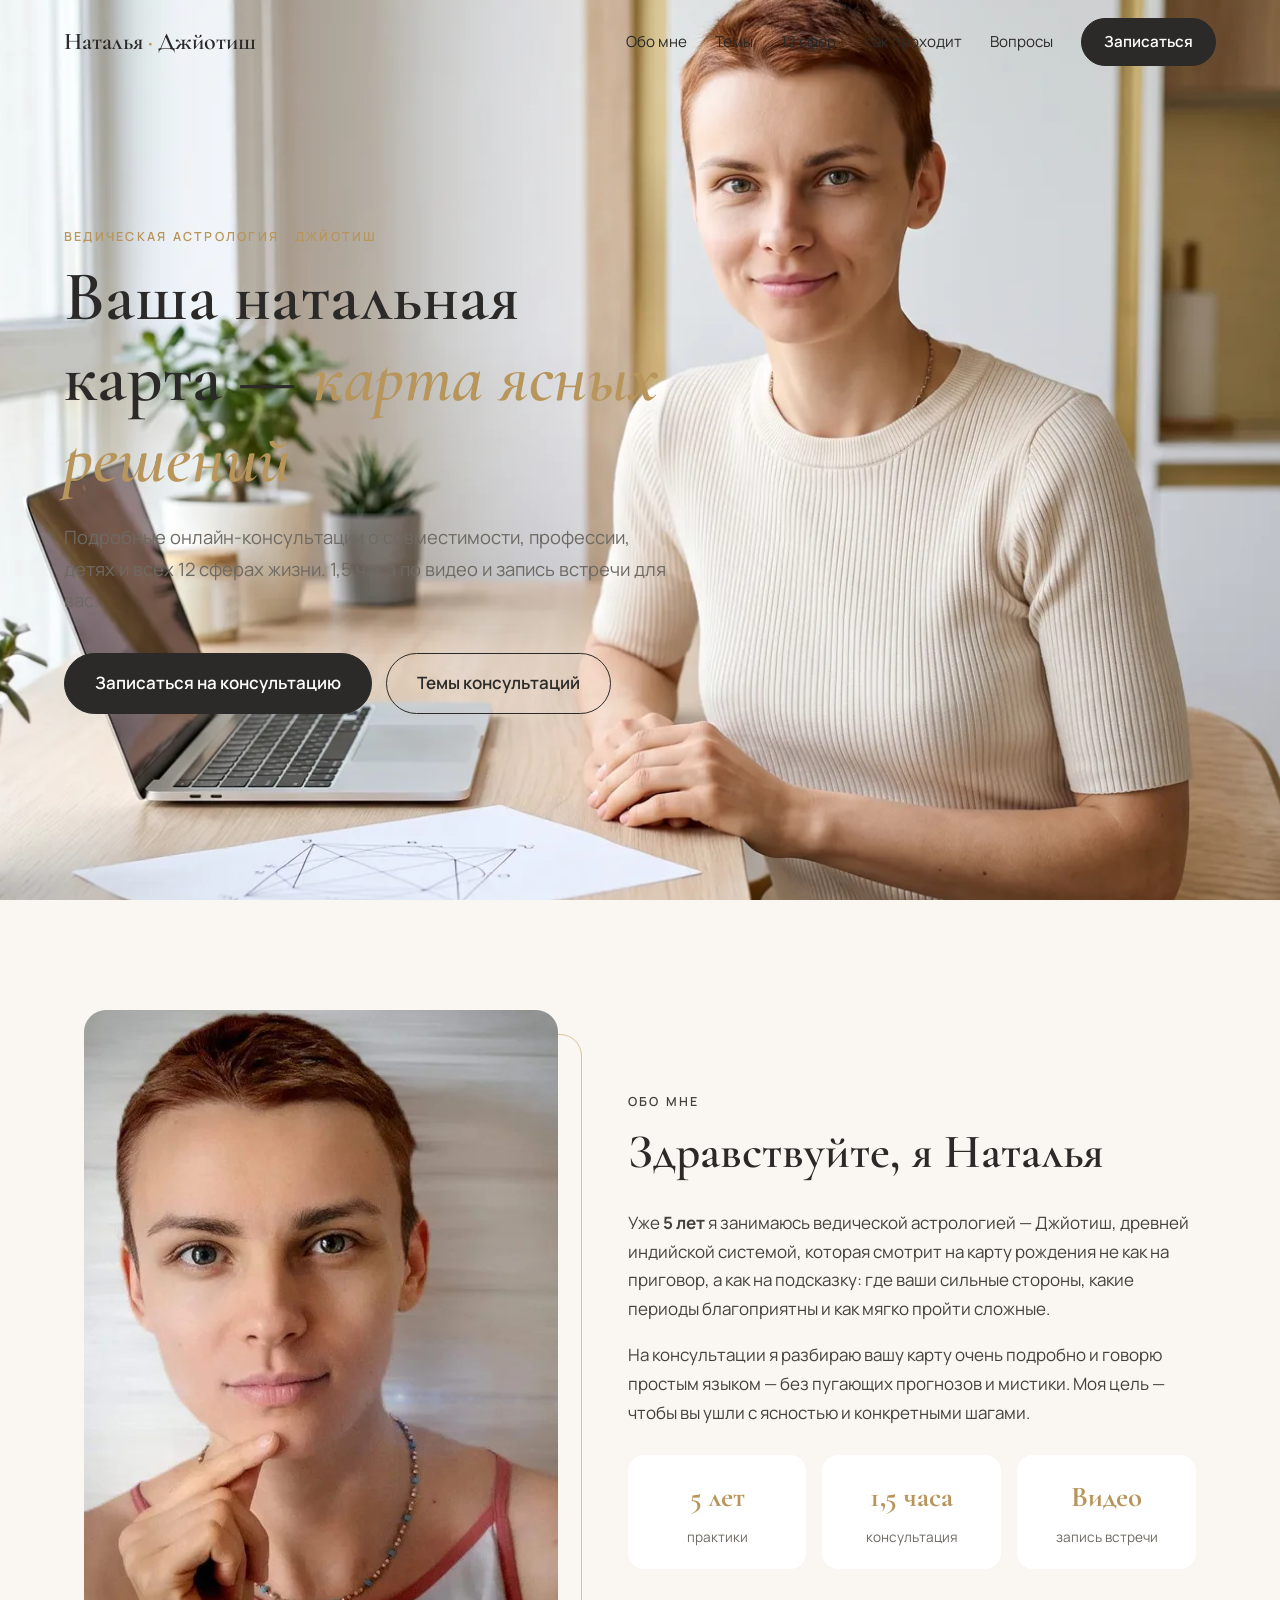
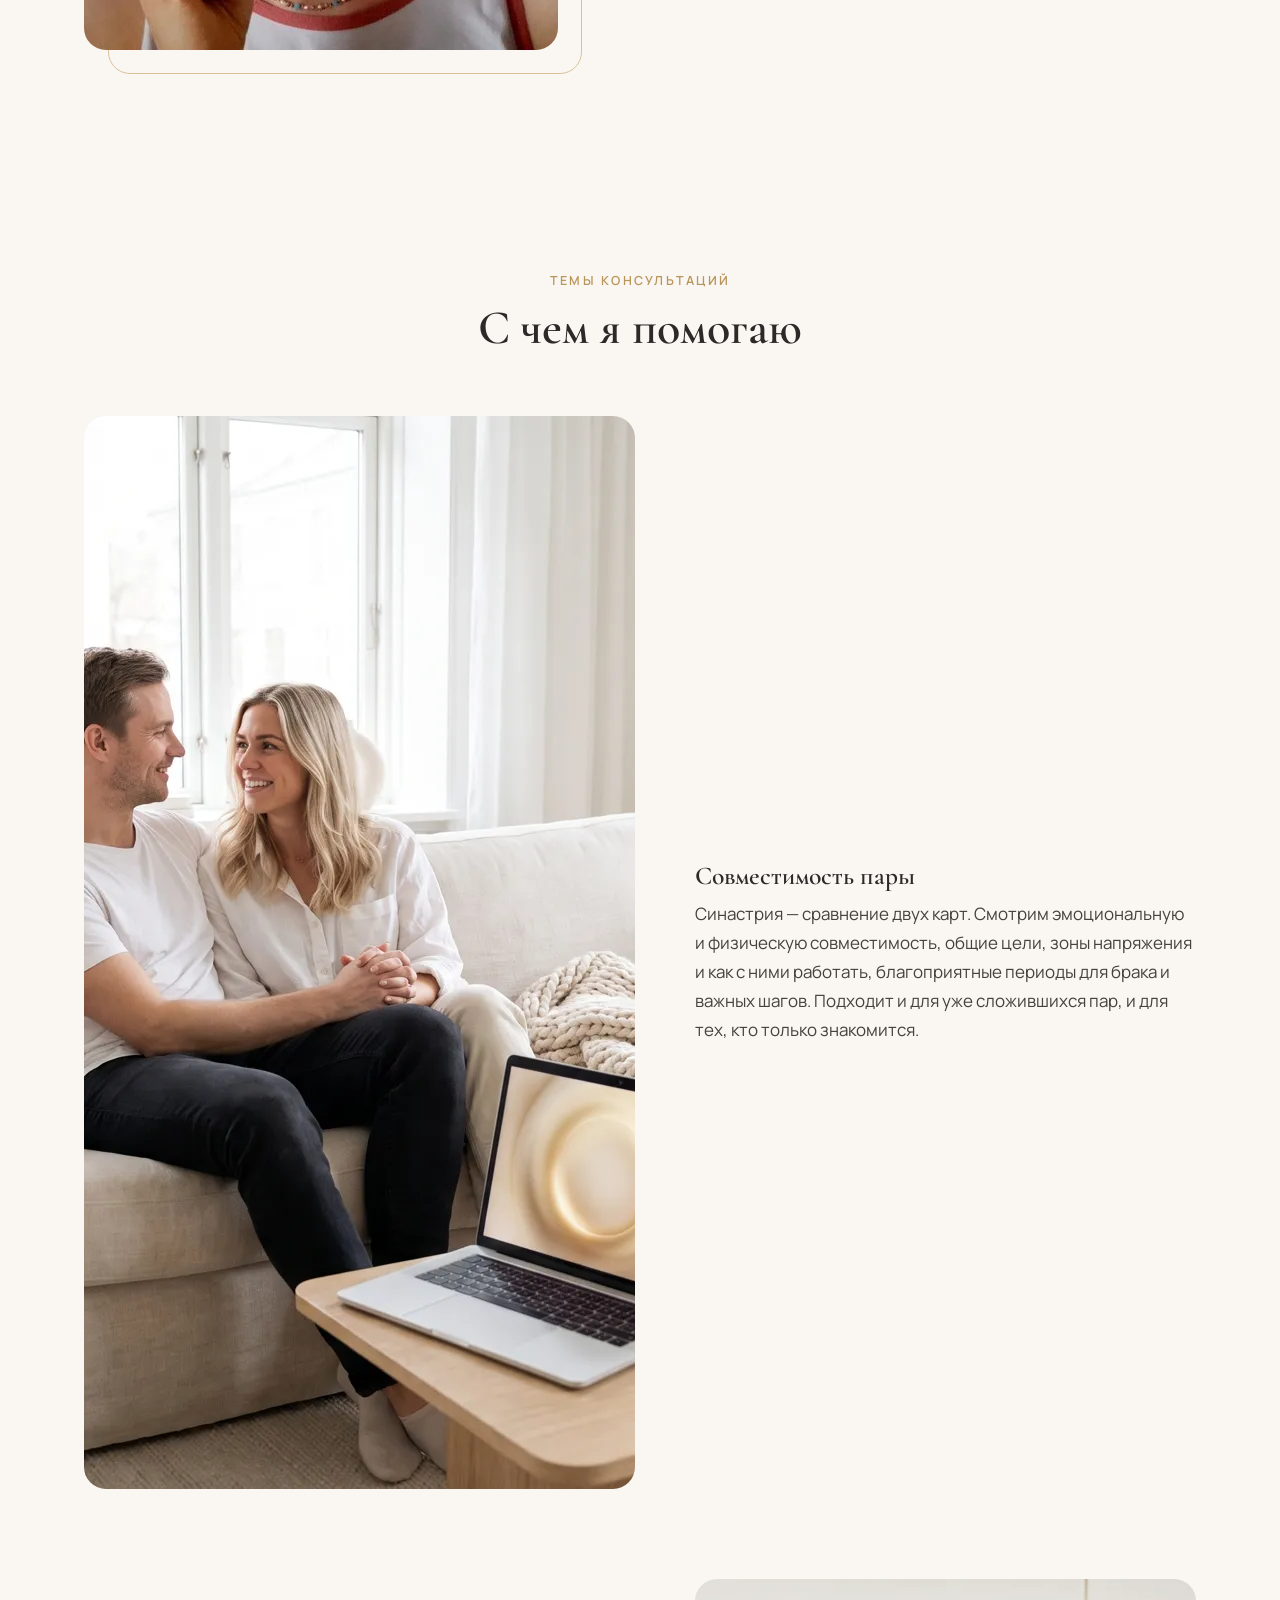
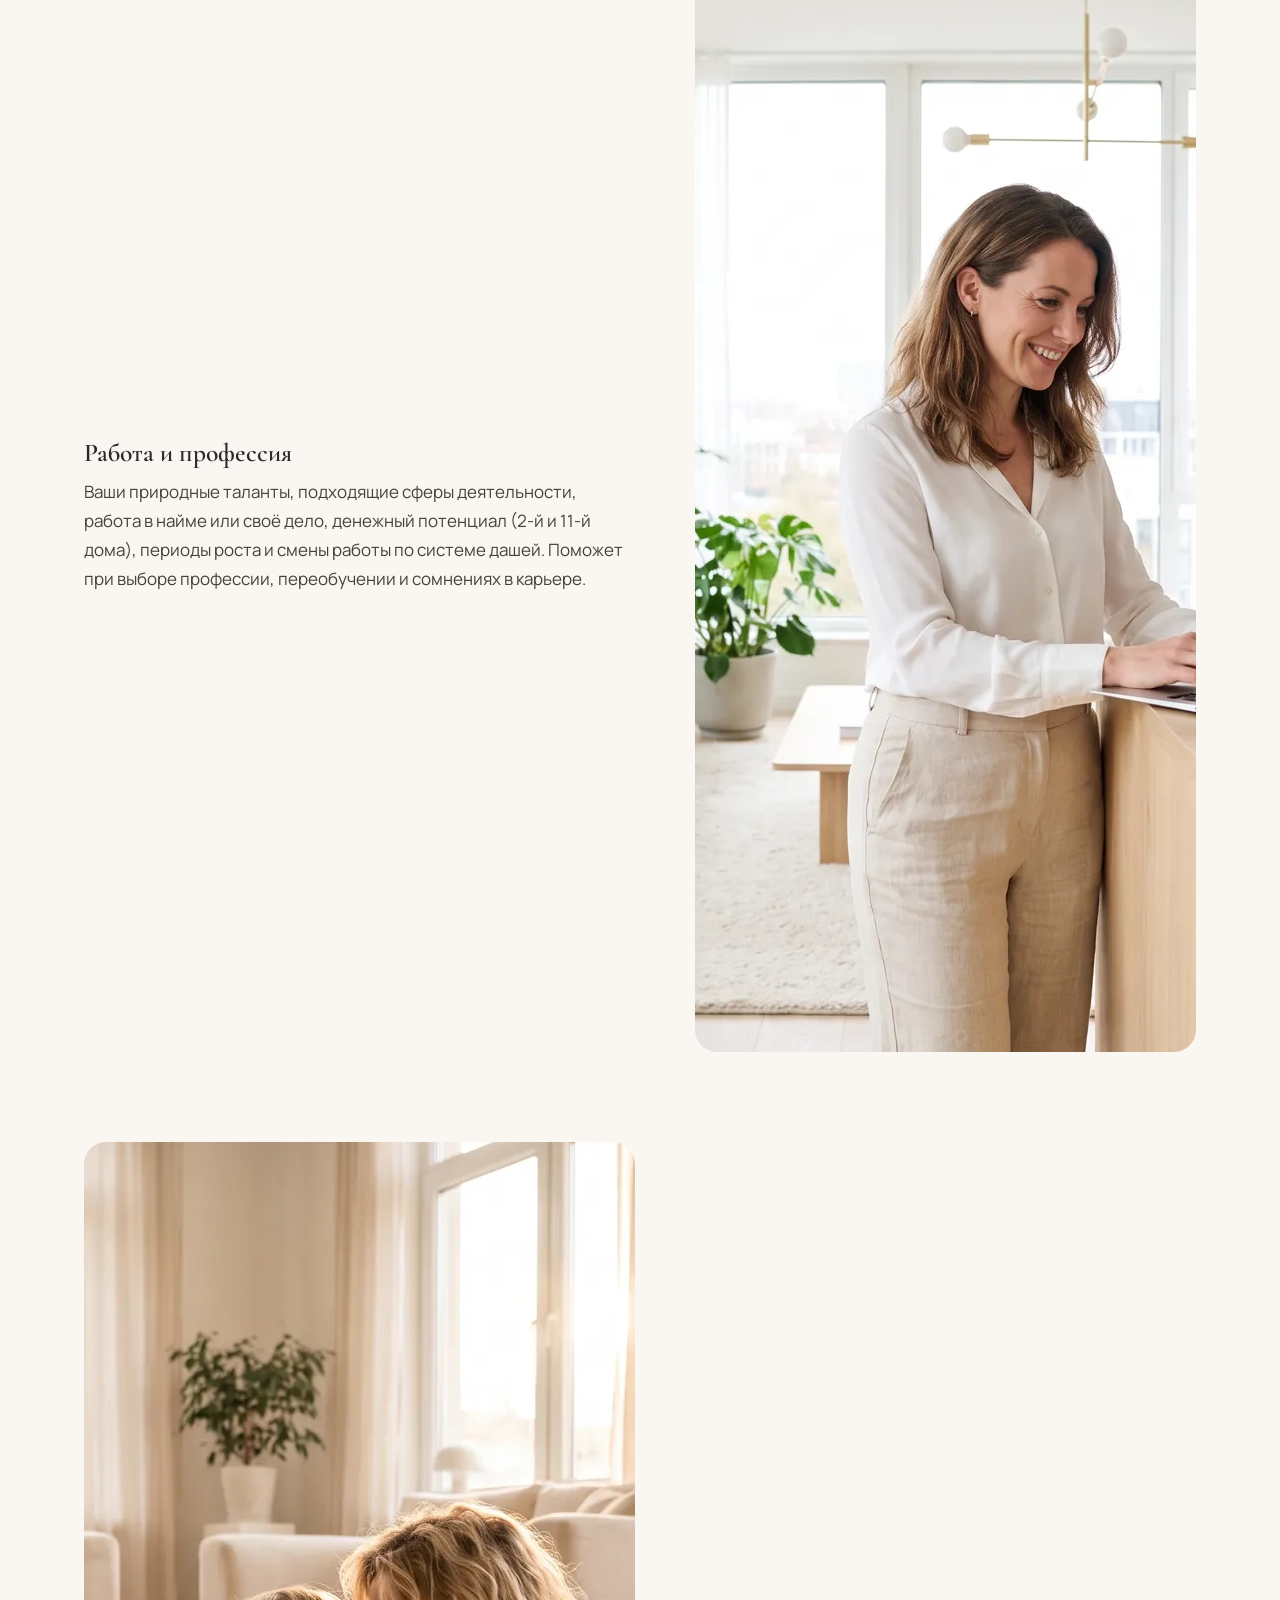
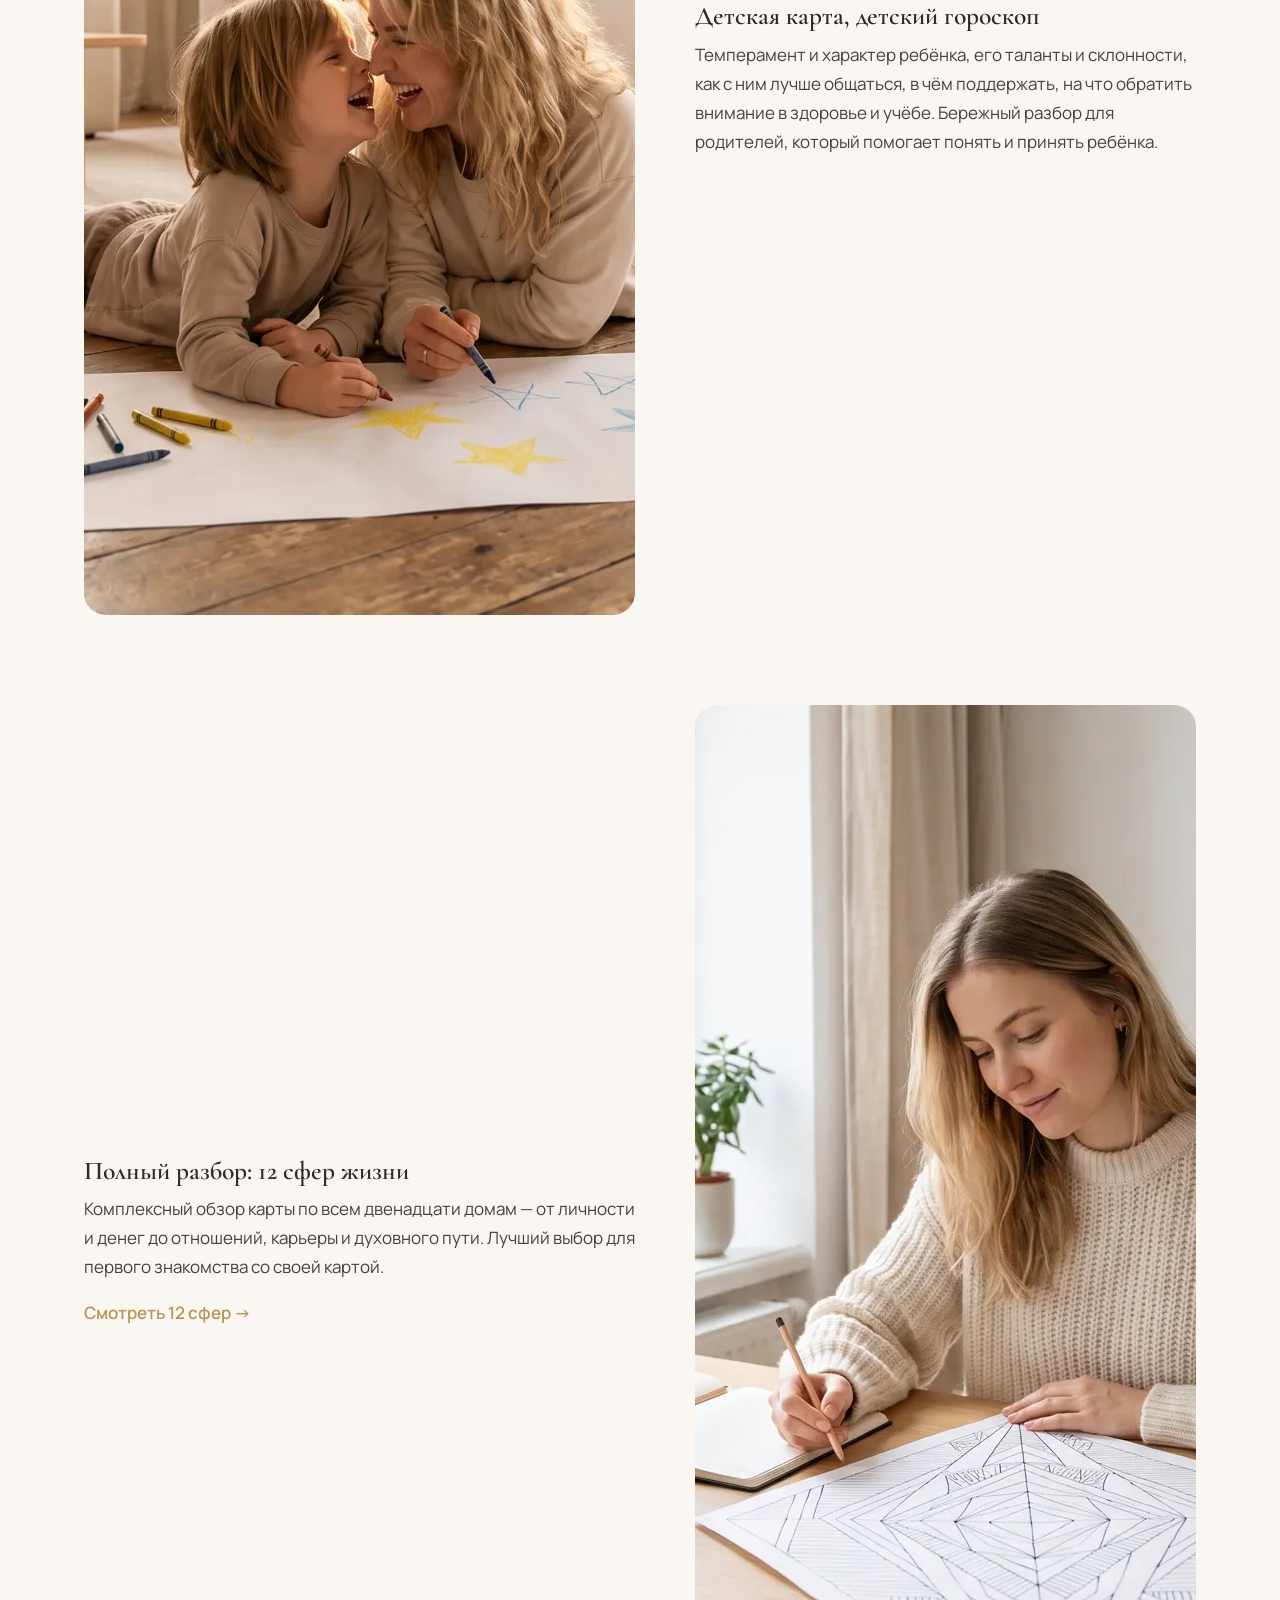
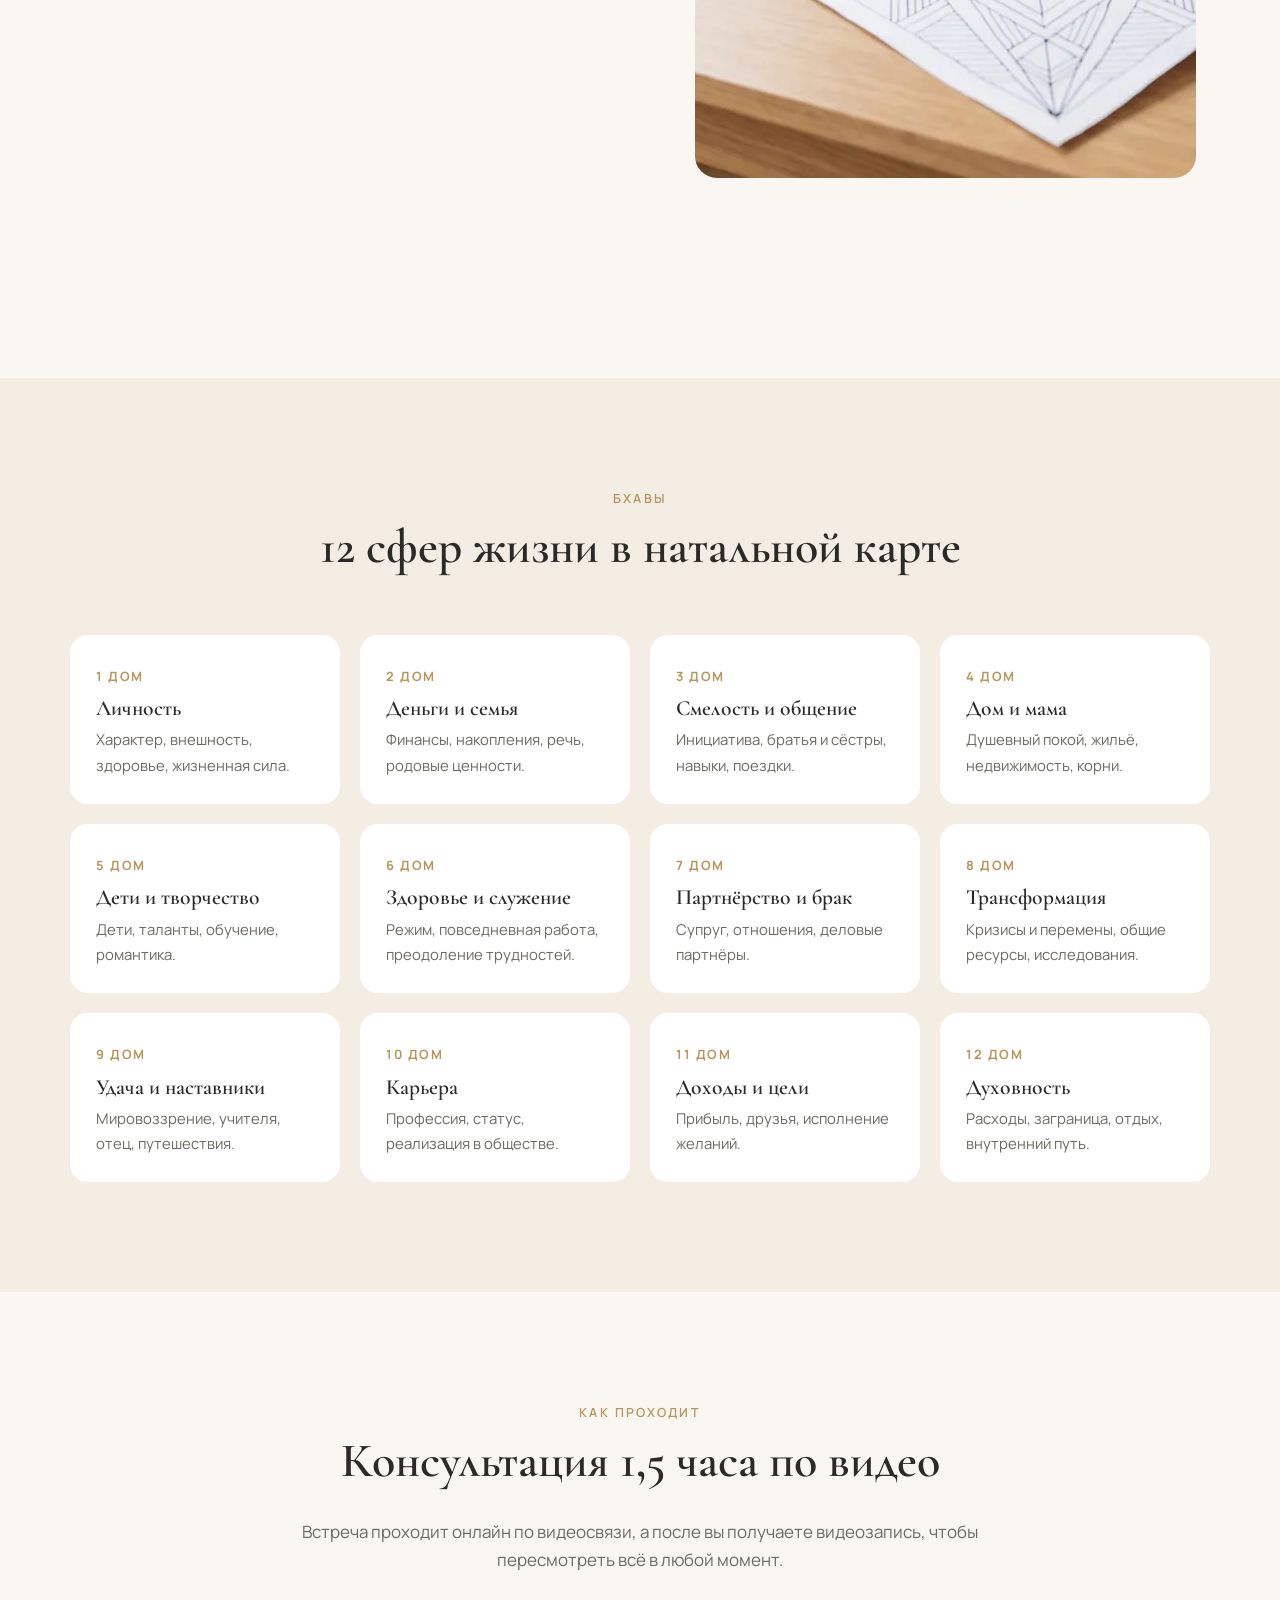
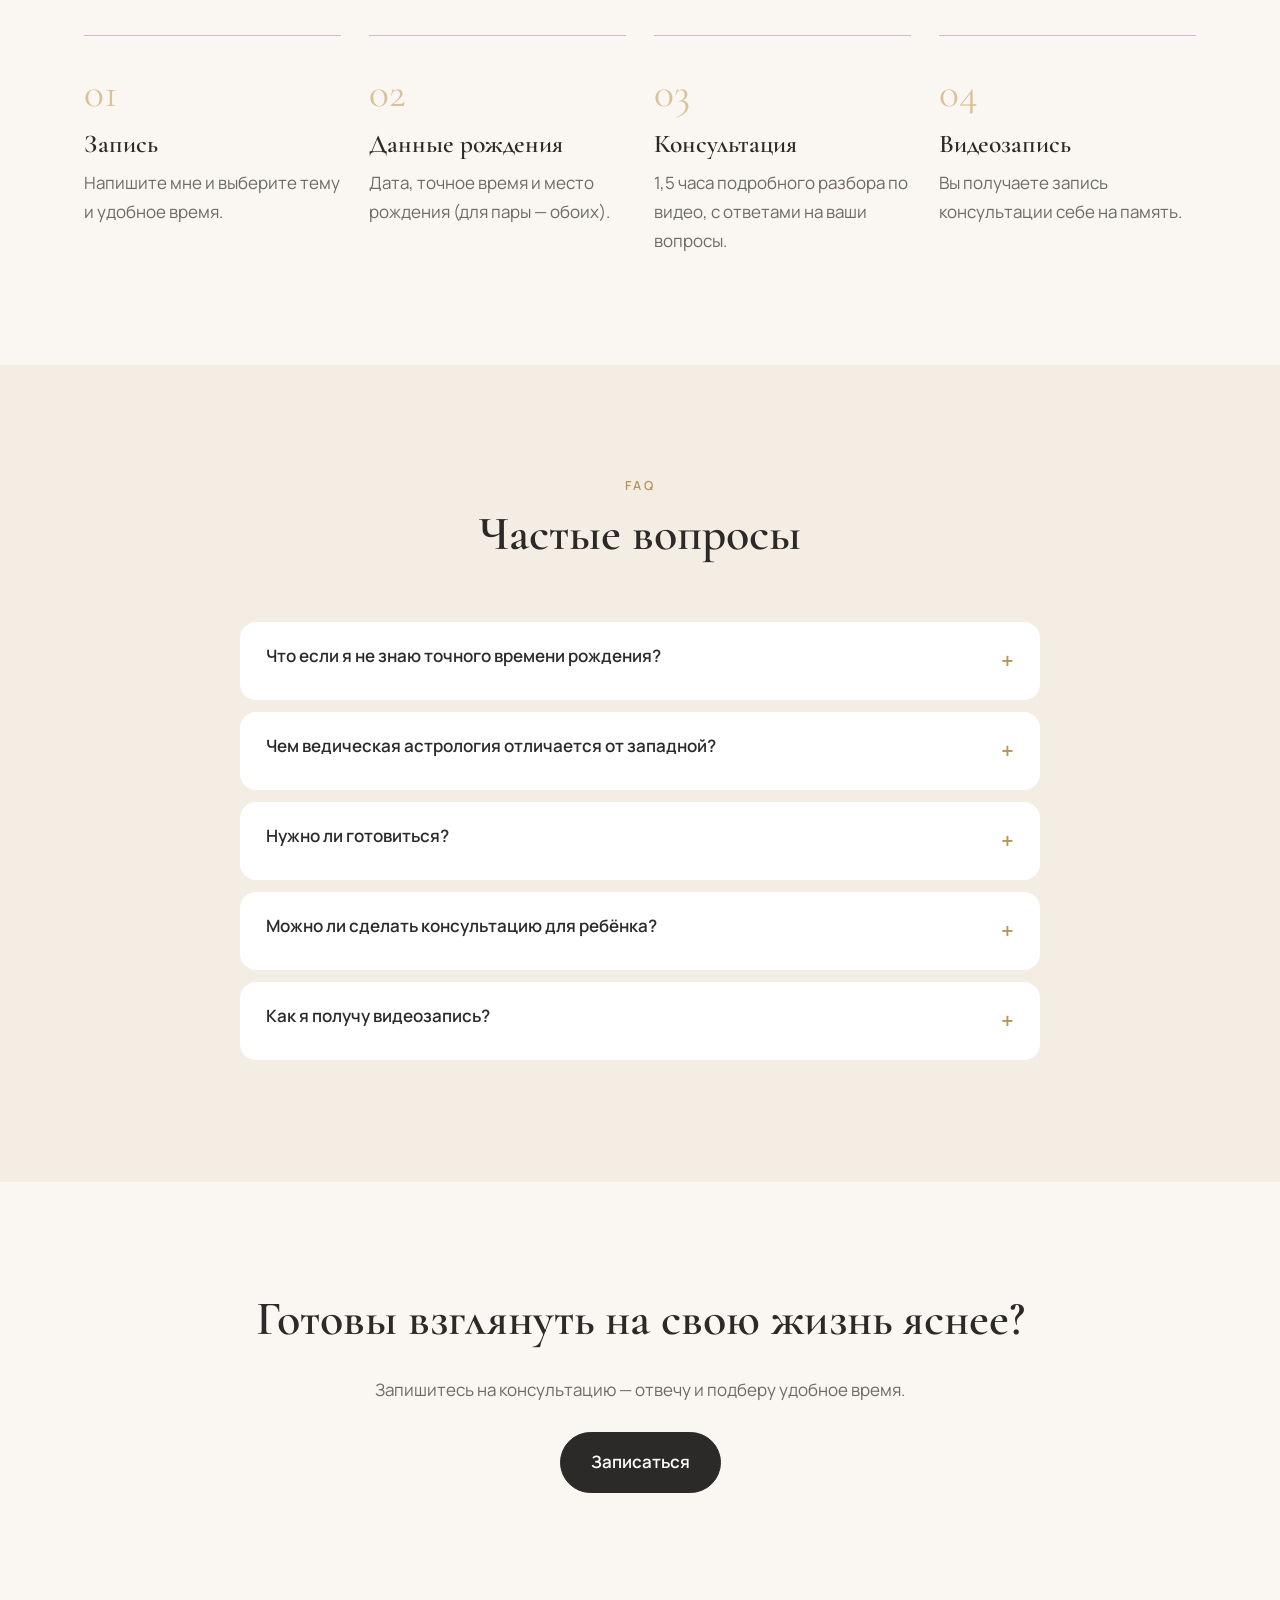
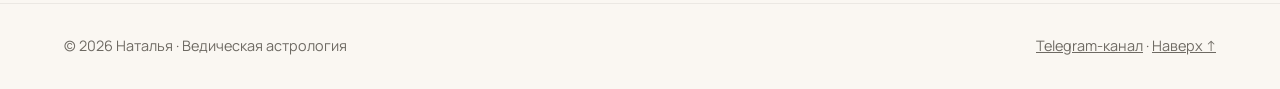
==== index.html @ c2c840d3 "Initial landing" ====
<!doctype html>
<html lang="ru">
<head>
<meta charset="utf-8">
<meta name="viewport" content="width=device-width,initial-scale=1">
<title>Наталья — ведический астролог (Джйотиш) | Консультации онлайн</title>
<meta name="description" content="Консультации по ведической астрологии онлайн: совместимость, работа и профессия, детский гороскоп, 12 сфер жизни. 1,5 часа по видео, запись консультации в подарок. Опыт 5 лет.">
<link rel="canonical" href="https://example.github.io/natalia-astro/">
<meta property="og:type" content="website">
<meta property="og:locale" content="ru_RU">
<meta property="og:title" content="Наталья — ведический астролог">
<meta property="og:description" content="Подробные консультации по натальной карте: совместимость, профессия, детские карты, 12 сфер жизни. Онлайн, 1,5 часа, с видеозаписью.">
<meta property="og:image" content="img/og.jpg">
<meta name="twitter:card" content="summary_large_image">
<meta name="theme-color" content="#faf7f2">
<link rel="preconnect" href="https://fonts.googleapis.com"><link rel="preconnect" href="https://fonts.gstatic.com" crossorigin>
<link href="https://fonts.googleapis.com/css2?family=Cormorant+Garamond:wght@500;600&family=Manrope:wght@400;500;600&display=swap" rel="stylesheet">
<link rel="preload" as="image" href="img/natalia-hero.webp">
<link rel="stylesheet" href="css/style.css">
<script type="application/ld+json">
{"@context":"https://schema.org","@graph":[
{"@type":"Person","@id":"#natalia","name":"Наталья","jobTitle":"Ведический астролог","image":"img/natalia.webp","knowsAbout":["Ведическая астрология","Джйотиш","Синастрия","Детский гороскоп"],"sameAs":["https://t.me/astroyogaN"]},
{"@type":"Service","name":"Консультация по ведической астрологии","serviceType":"Астрологическая консультация","provider":{"@id":"#natalia"},"areaServed":"Online","availableChannel":{"@type":"ServiceChannel","serviceUrl":"https://t.me/astroyogaN"},"description":"Онлайн-консультация 1,5 часа по видео с видеозаписью: совместимость, работа и профессия, детский гороскоп, 12 сфер жизни."},
{"@type":"FAQPage","mainEntity":[
{"@type":"Question","name":"Что нужно для консультации?","acceptedAnswer":{"@type":"Answer","text":"Дата, точное время и место рождения. Для совместимости — данные обоих партнёров."}},
{"@type":"Question","name":"Как проходит консультация?","acceptedAnswer":{"@type":"Answer","text":"Онлайн по видеосвязи, 1,5 часа. После встречи вы получаете видеозапись."}}]}
]}
</script>
</head>
<body>
<header class="hdr" id="top">
 <a class="logo" href="#top">Наталья<span>·</span>Джйотиш</a>
 <button class="burger" aria-label="Меню" aria-expanded="false"><span></span><span></span></button>
 <nav class="nav" aria-label="Основное меню">
  <a href="#about">Обо мне</a><a href="#topics">Темы</a><a href="#spheres">12 сфер</a><a href="#how">Как проходит</a><a href="#faq">Вопросы</a>
  <a class="btn btn-sm js-book" href="#">Записаться</a>
 </nav>
</header>
<main>
<section class="hero">
 <div class="hero-bg" data-parallax="0.25"><img src="img/natalia-hero.webp" alt="Наталья, ведический астролог, за рабочим столом с натальной картой" width="1600" height="1067" fetchpriority="high"></div>
 <div class="hero-in reveal">
  <p class="eyebrow">Ведическая астрология · Джйотиш</p>
  <h1>Ваша натальная карта — <em>карта ясных решений</em></h1>
  <p class="lead">Подробные онлайн-консультации о совместимости, профессии, детях и всех 12 сферах жизни. 1,5 часа по видео и запись встречи для вас.</p>
  <div class="cta"><a class="btn js-book" href="#">Записаться на консультацию</a><a class="btn btn-ghost" href="#topics">Темы консультаций</a></div>
 </div>
</section>

<section id="about" class="sec about">
 <div class="about-photo reveal"><img src="img/natalia.webp" alt="Портрет Натальи — астролога" width="640" height="640" loading="lazy"></div>
 <div class="reveal">
  <p class="eyebrow">Обо мне</p>
  <h2>Здравствуйте, я Наталья</h2>
  <p>Уже <strong>5 лет</strong> я занимаюсь ведической астрологией — Джйотиш, древней индийской системой, которая смотрит на карту рождения не как на приговор, а как на подсказку: где ваши сильные стороны, какие периоды благоприятны и как мягко пройти сложные.</p>
  <p>На консультации я разбираю вашу карту очень подробно и говорю простым языком — без пугающих прогнозов и мистики. Моя цель — чтобы вы ушли с ясностью и конкретными шагами.</p>
  <ul class="facts"><li><b>5 лет</b><span>практики</span></li><li><b>1,5 часа</b><span>консультация</span></li><li><b>Видео</b><span>запись встречи</span></li></ul>
 </div>
</section>

<section id="topics" class="sec">
 <div class="head reveal"><p class="eyebrow">Темы консультаций</p><h2>С чем я помогаю</h2></div>
 <article class="topic reveal">
  <img src="img/couple.webp" alt="Счастливая пара держится за руки в светлой гостиной" width="1600" height="1073" loading="lazy">
  <div><h3>Совместимость пары</h3><p>Синастрия — сравнение двух карт. Смотрим эмоциональную и физическую совместимость, общие цели, зоны напряжения и как с ними работать, благоприятные периоды для брака и важных шагов. Подходит и для уже сложившихся пар, и для тех, кто только знакомится.</p></div>
 </article>
 <article class="topic rev reveal">
  <img src="img/career.webp" alt="Женщина уверенно работает за ноутбуком в светлом офисе" width="1600" height="1073" loading="lazy">
  <div><h3>Работа и профессия</h3><p>Ваши природные таланты, подходящие сферы деятельности, работа в найме или своё дело, денежный потенциал (2-й и 11-й дома), периоды роста и смены работы по системе дашей. Поможет при выборе профессии, переобучении и сомнениях в карьере.</p></div>
 </article>
 <article class="topic reveal">
  <img src="img/family.webp" alt="Мама с ребёнком рисуют звёзды на полу светлой комнаты" width="1600" height="1073" loading="lazy">
  <div><h3>Детская карта, детский гороскоп</h3><p>Темперамент и характер ребёнка, его таланты и склонности, как с ним лучше общаться, в чём поддержать, на что обратить внимание в здоровье и учёбе. Бережный разбор для родителей, который помогает понять и принять ребёнка.</p></div>
 </article>
 <article class="topic rev reveal">
  <img src="img/study.webp" alt="Светловолосая девушка изучает натальную карту у окна" width="1600" height="1073" loading="lazy">
  <div><h3>Полный разбор: 12 сфер жизни</h3><p>Комплексный обзор карты по всем двенадцати домам — от личности и денег до отношений, карьеры и духовного пути. Лучший выбор для первого знакомства со своей картой.</p><a class="link" href="#spheres">Смотреть 12 сфер →</a></div>
 </article>
</section>

<section id="spheres" class="sec alt">
 <div class="head reveal"><p class="eyebrow">Бхавы</p><h2>12 сфер жизни в натальной карте</h2></div>
 <ol class="grid12">
  <li class="reveal"><b>1 дом</b><h3>Личность</h3><p>Характер, внешность, здоровье, жизненная сила.</p></li>
  <li class="reveal"><b>2 дом</b><h3>Деньги и семья</h3><p>Финансы, накопления, речь, родовые ценности.</p></li>
  <li class="reveal"><b>3 дом</b><h3>Смелость и общение</h3><p>Инициатива, братья и сёстры, навыки, поездки.</p></li>
  <li class="reveal"><b>4 дом</b><h3>Дом и мама</h3><p>Душевный покой, жильё, недвижимость, корни.</p></li>
  <li class="reveal"><b>5 дом</b><h3>Дети и творчество</h3><p>Дети, таланты, обучение, романтика.</p></li>
  <li class="reveal"><b>6 дом</b><h3>Здоровье и служение</h3><p>Режим, повседневная работа, преодоление трудностей.</p></li>
  <li class="reveal"><b>7 дом</b><h3>Партнёрство и брак</h3><p>Супруг, отношения, деловые партнёры.</p></li>
  <li class="reveal"><b>8 дом</b><h3>Трансформация</h3><p>Кризисы и перемены, общие ресурсы, исследования.</p></li>
  <li class="reveal"><b>9 дом</b><h3>Удача и наставники</h3><p>Мировоззрение, учителя, отец, путешествия.</p></li>
  <li class="reveal"><b>10 дом</b><h3>Карьера</h3><p>Профессия, статус, реализация в обществе.</p></li>
  <li class="reveal"><b>11 дом</b><h3>Доходы и цели</h3><p>Прибыль, друзья, исполнение желаний.</p></li>
  <li class="reveal"><b>12 дом</b><h3>Духовность</h3><p>Расходы, заграница, отдых, внутренний путь.</p></li>
 </ol>
</section>

<section id="how" class="sec">
 <div class="head reveal"><p class="eyebrow">Как проходит</p><h2>Консультация 1,5 часа по видео</h2><p class="sub">Встреча проходит онлайн по видеосвязи, а после вы получаете видеозапись, чтобы пересмотреть всё в любой момент.</p></div>
 <ol class="steps">
  <li class="reveal"><span>01</span><h3>Запись</h3><p>Напишите мне и выберите тему и удобное время.</p></li>
  <li class="reveal"><span>02</span><h3>Данные рождения</h3><p>Дата, точное время и место рождения (для пары — обоих).</p></li>
  <li class="reveal"><span>03</span><h3>Консультация</h3><p>1,5 часа подробного разбора по видео, с ответами на ваши вопросы.</p></li>
  <li class="reveal"><span>04</span><h3>Видеозапись</h3><p>Вы получаете запись консультации себе на память.</p></li>
 </ol>
</section>

<section id="faq" class="sec alt">
 <div class="head reveal"><p class="eyebrow">FAQ</p><h2>Частые вопросы</h2></div>
 <div class="faq reveal">
  <details><summary>Что если я не знаю точного времени рождения?</summary><p>Напишите приблизительное время — обсудим, что можно сказать, и при необходимости проведём ректификацию.</p></details>
  <details><summary>Чем ведическая астрология отличается от западной?</summary><p>Джйотиш использует сидерический зодиак, накшатры и систему периодов (даш), что даёт точные прогнозы по времени событий.</p></details>
  <details><summary>Нужно ли готовиться?</summary><p>Подготовьте данные рождения и 3–5 главных вопросов. Остальное я беру на себя.</p></details>
  <details><summary>Можно ли сделать консультацию для ребёнка?</summary><p>Да, разбор детской карты проводится с родителями — понятно и бережно.</p></details>
  <details><summary>Как я получу видеозапись?</summary><p>После встречи я пришлю ссылку на запись, её можно хранить и пересматривать.</p></details>
 </div>
</section>

<section class="sec final reveal">
 <h2>Готовы взглянуть на свою жизнь яснее?</h2>
 <p>Запишитесь на консультацию — отвечу и подберу удобное время.</p>
 <a class="btn js-book" href="#">Записаться</a>
</section>
</main>
<footer class="ftr">
 <p>© <span id="y">2026</span> Наталья · Ведическая астрология</p>
 <p><a class="js-channel" href="#">Telegram-канал</a> · <a href="#top">Наверх ↑</a></p>
</footer>
<script src="js/main.js" defer></script>
</body>
</html>
---- css/style.css ----
:root{--bg:#faf7f2;--alt:#f3ede4;--ink:#2b2a28;--mute:#6e6a63;--gold:#b8955a;--gold2:#d9c29a;--r:22px}
*{box-sizing:border-box;margin:0;padding:0}
html{scroll-behavior:smooth;scroll-padding-top:80px}
body{font:400 17px/1.7 Manrope,system-ui,sans-serif;color:var(--ink);background:var(--bg);-webkit-font-smoothing:antialiased}
img{max-width:100%;display:block}
a{color:inherit}
h1,h2,h3{font-family:"Cormorant Garamond",serif;font-weight:600;line-height:1.15}
h1{font-size:clamp(2.4rem,5.5vw,4.4rem)}h1 em{color:var(--gold);font-style:italic}
h2{font-size:clamp(2rem,4vw,3rem);margin-bottom:.6em}h3{font-size:1.6rem;margin-bottom:.4em}
.eyebrow{text-transform:uppercase;letter-spacing:.18em;font-size:.78rem;color:var(--gold);font-weight:600;margin-bottom:.8em}
.hdr{position:fixed;inset:0 0 auto;z-index:50;display:flex;align-items:center;justify-content:space-between;padding:18px 5vw;transition:.35s}
.hdr.scrolled,.hdr.open{background:rgba(250,247,242,.88);backdrop-filter:blur(14px);box-shadow:0 1px 0 #0000000d;padding:12px 5vw}
.logo{font-family:"Cormorant Garamond",serif;font-size:1.5rem;font-weight:600;text-decoration:none}.logo span{color:var(--gold);margin:0 .2em}
.nav{display:flex;gap:28px;align-items:center}.nav a{text-decoration:none;font-size:.95rem;position:relative}
.nav a:not(.btn)::after{content:"";position:absolute;left:0;bottom:-4px;height:1px;width:0;background:var(--gold);transition:.3s}.nav a:hover::after{width:100%}
.burger{display:none;background:none;border:0;width:32px;height:24px;position:relative;cursor:pointer}
.burger span{position:absolute;left:0;right:0;height:2px;background:var(--ink);transition:.3s}.burger span:first-child{top:6px}.burger span:last-child{top:16px}
.open .burger span:first-child{top:11px;transform:rotate(45deg)}.open .burger span:last-child{top:11px;transform:rotate(-45deg)}
.btn{display:inline-block;padding:15px 30px;border-radius:999px;background:var(--ink);color:#fff;text-decoration:none;font-weight:600;transition:.3s;border:1px solid var(--ink)}
.btn:hover{background:var(--gold);border-color:var(--gold);transform:translateY(-2px);box-shadow:0 10px 25px #b8955a40}
.btn-ghost{background:transparent;color:var(--ink)}.btn-sm{padding:10px 22px;color:#fff!important}
.hero{position:relative;min-height:100vh;display:flex;align-items:center;padding:120px 5vw 80px;overflow:hidden}
.hero-bg{position:absolute;inset:-10% 0 0;z-index:-1}.hero-bg img{width:100%;height:110%;object-fit:cover;object-position:70% 30%}
.hero::before{content:"";position:absolute;inset:0;z-index:-1;background:linear-gradient(90deg,var(--bg) 25%,#faf7f2cc 45%,#faf7f200 70%)}
.hero-in{max-width:620px}.lead{font-size:1.15rem;color:var(--mute);margin:1.2em 0 2em}.cta{display:flex;gap:14px;flex-wrap:wrap}
.sec{padding:110px 5vw;max-width:1240px;margin:auto}.alt{max-width:none;background:var(--alt)}.alt>*{max-width:1140px;margin-left:auto;margin-right:auto}
.head{text-align:center;max-width:720px;margin:0 auto 60px}.sub{color:var(--mute)}
.about{display:grid;grid-template-columns:1fr 1.2fr;gap:70px;align-items:center}.about p{margin-bottom:1em;color:#45423d}
.about-photo{position:relative}.about-photo img{border-radius:var(--r);aspect-ratio:4/5;object-fit:cover;width:100%}
.about-photo::after{content:"";position:absolute;inset:24px -24px -24px 24px;border:1px solid var(--gold2);border-radius:var(--r);z-index:-1}
.facts{display:flex;gap:16px;list-style:none;margin-top:1.6em;flex-wrap:wrap}.facts li{flex:1;min-width:120px;background:#fff;border-radius:16px;padding:18px;text-align:center}
.facts b{display:block;font-family:"Cormorant Garamond",serif;font-size:1.8rem;color:var(--gold)}.facts span{font-size:.85rem;color:var(--mute)}
.topic{display:grid;grid-template-columns:1.1fr 1fr;gap:60px;align-items:center;margin-bottom:90px}
.topic img{border-radius:var(--r);aspect-ratio:3/2;object-fit:cover;width:100%;transition:transform .8s}.topic:hover img{transform:scale(1.02)}
.topic.rev img{order:2}.topic p{color:#45423d}.link{color:var(--gold);font-weight:600;text-decoration:none;display:inline-block;margin-top:1em}
.grid12{list-style:none;display:grid;grid-template-columns:repeat(4,1fr);gap:20px}
.grid12 li{background:#fff;border-radius:18px;padding:26px;transition:.35s}.grid12 li:hover{transform:translateY(-6px);box-shadow:0 18px 40px #0000000f}
.grid12 b{color:var(--gold);font-size:.8rem;letter-spacing:.12em;text-transform:uppercase}.grid12 h3{font-size:1.35rem;margin:.3em 0}.grid12 p{font-size:.93rem;color:var(--mute)}
.steps{list-style:none;display:grid;grid-template-columns:repeat(4,1fr);gap:28px;counter-reset:s}
.steps li{border-top:1px solid var(--gold2);padding-top:22px}.steps span{font-family:"Cormorant Garamond",serif;font-size:2.6rem;color:var(--gold2)}.steps p{color:var(--mute)}
.faq{max-width:800px;margin:auto}.faq details{background:#fff;border-radius:16px;margin-bottom:12px;padding:20px 26px}
.faq summary{cursor:pointer;font-weight:600;list-style:none;display:flex;justify-content:space-between}.faq summary::after{content:"+";color:var(--gold);font-size:1.4rem;transition:.3s}
.faq details[open] summary::after{transform:rotate(45deg)}.faq details p{margin-top:.8em;color:var(--mute)}
.final{text-align:center}.final p{color:var(--mute);margin-bottom:1.6em}
.ftr{display:flex;justify-content:space-between;flex-wrap:wrap;gap:10px;padding:30px 5vw;border-top:1px solid #0000000f;font-size:.9rem;color:var(--mute)}
.reveal{opacity:0;transform:translateY(40px);transition:opacity 1s cubic-bezier(.2,.7,.2,1),transform 1s cubic-bezier(.2,.7,.2,1)}.reveal.in{opacity:1;transform:none}
.grid12 .reveal:nth-child(4n+2),.steps .reveal:nth-child(2){transition-delay:.1s}.grid12 .reveal:nth-child(4n+3),.steps .reveal:nth-child(3){transition-delay:.2s}.grid12 .reveal:nth-child(4n),.steps .reveal:nth-child(4){transition-delay:.3s}
@media (prefers-reduced-motion:reduce){html{scroll-behavior:auto}.reveal{opacity:1;transform:none;transition:none}}
@media (max-width:980px){.grid12{grid-template-columns:repeat(2,1fr)}.steps{grid-template-columns:repeat(2,1fr)}.about,.topic{grid-template-columns:1fr;gap:36px}.topic.rev img{order:0}}
@media (max-width:760px){.burger{display:block}.nav{position:fixed;top:60px;left:0;right:0;flex-direction:column;background:var(--bg);padding:24px;gap:18px;transform:translateY(-130%);transition:.4s;box-shadow:0 20px 30px #0000000d}
.open .nav{transform:none}.hero{align-items:flex-end;min-height:92vh}.hero::before{background:linear-gradient(0deg,var(--bg) 40%,#faf7f2aa 65%,#faf7f200 90%)}.hero-bg img{object-position:72% 20%}
.sec{padding:80px 6vw}.grid12,.steps{grid-template-columns:1fr}.about-photo::after{inset:14px -10px -14px 14px}}
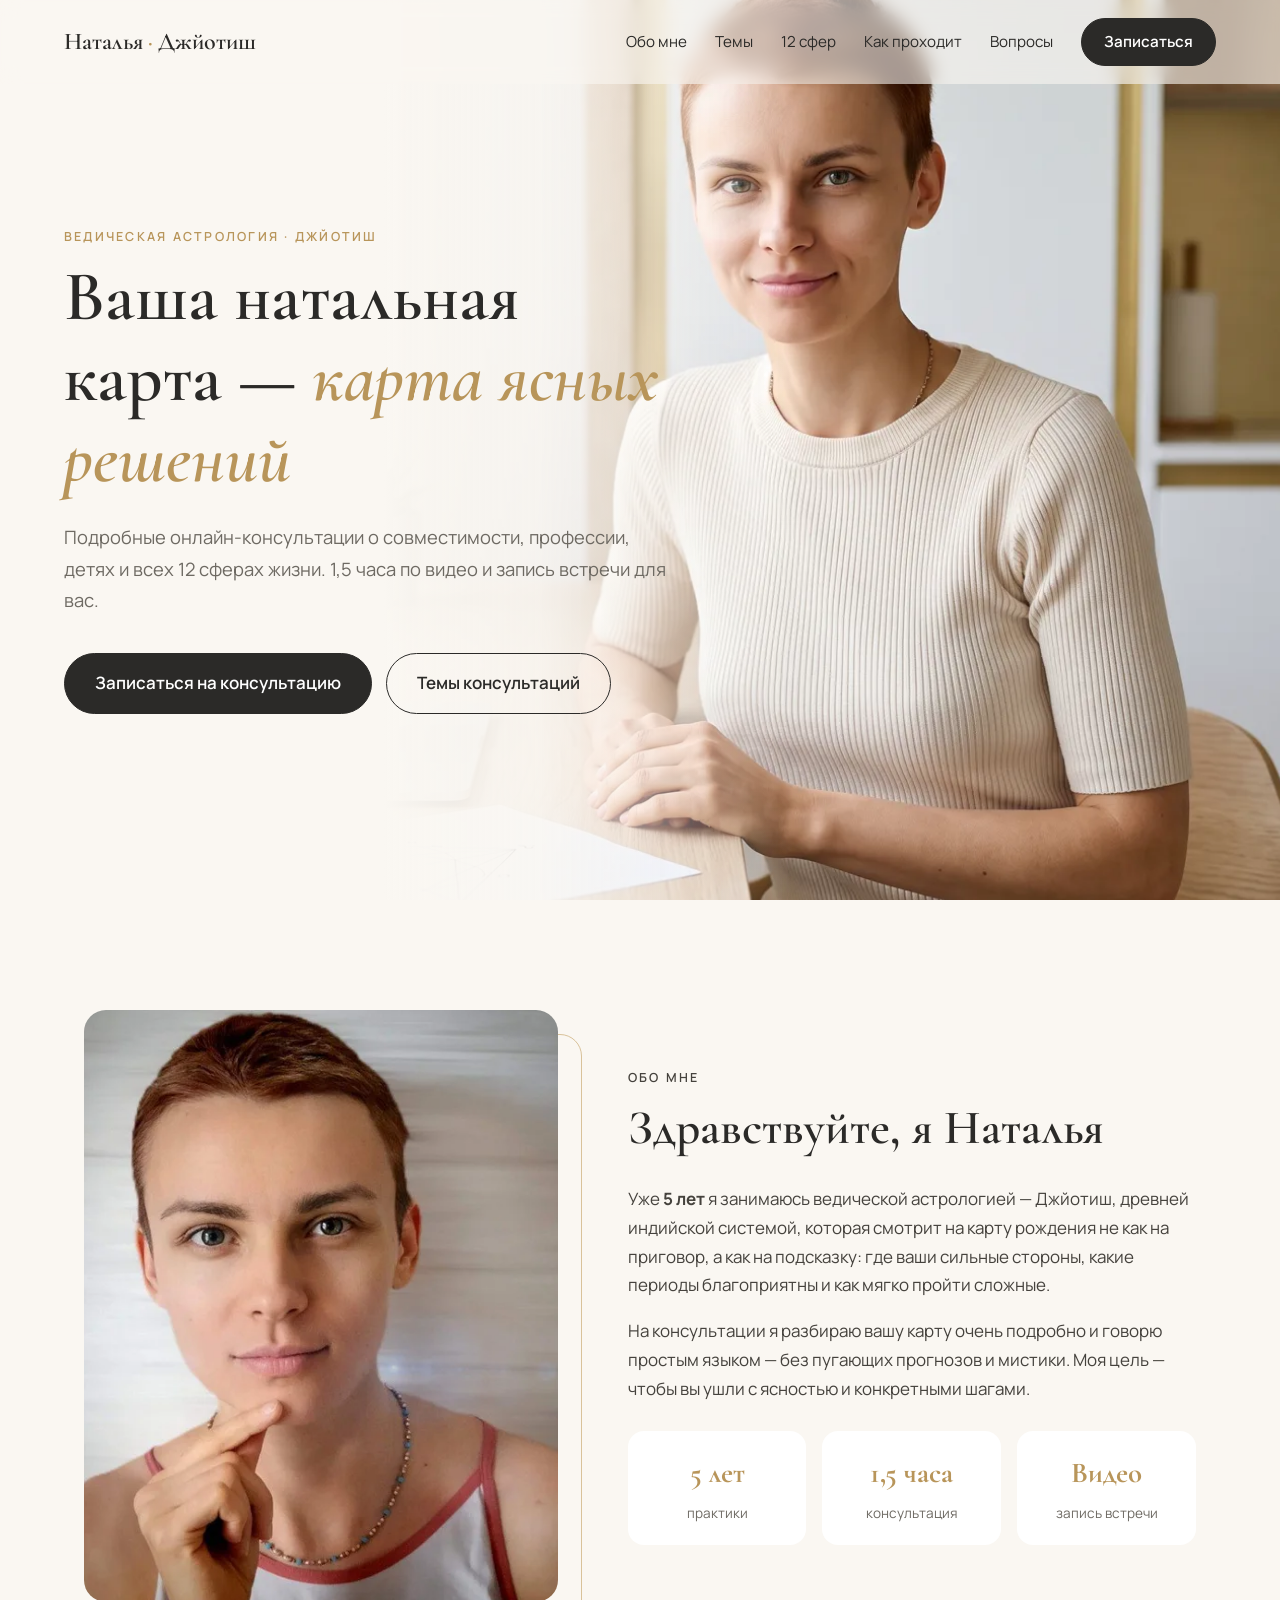
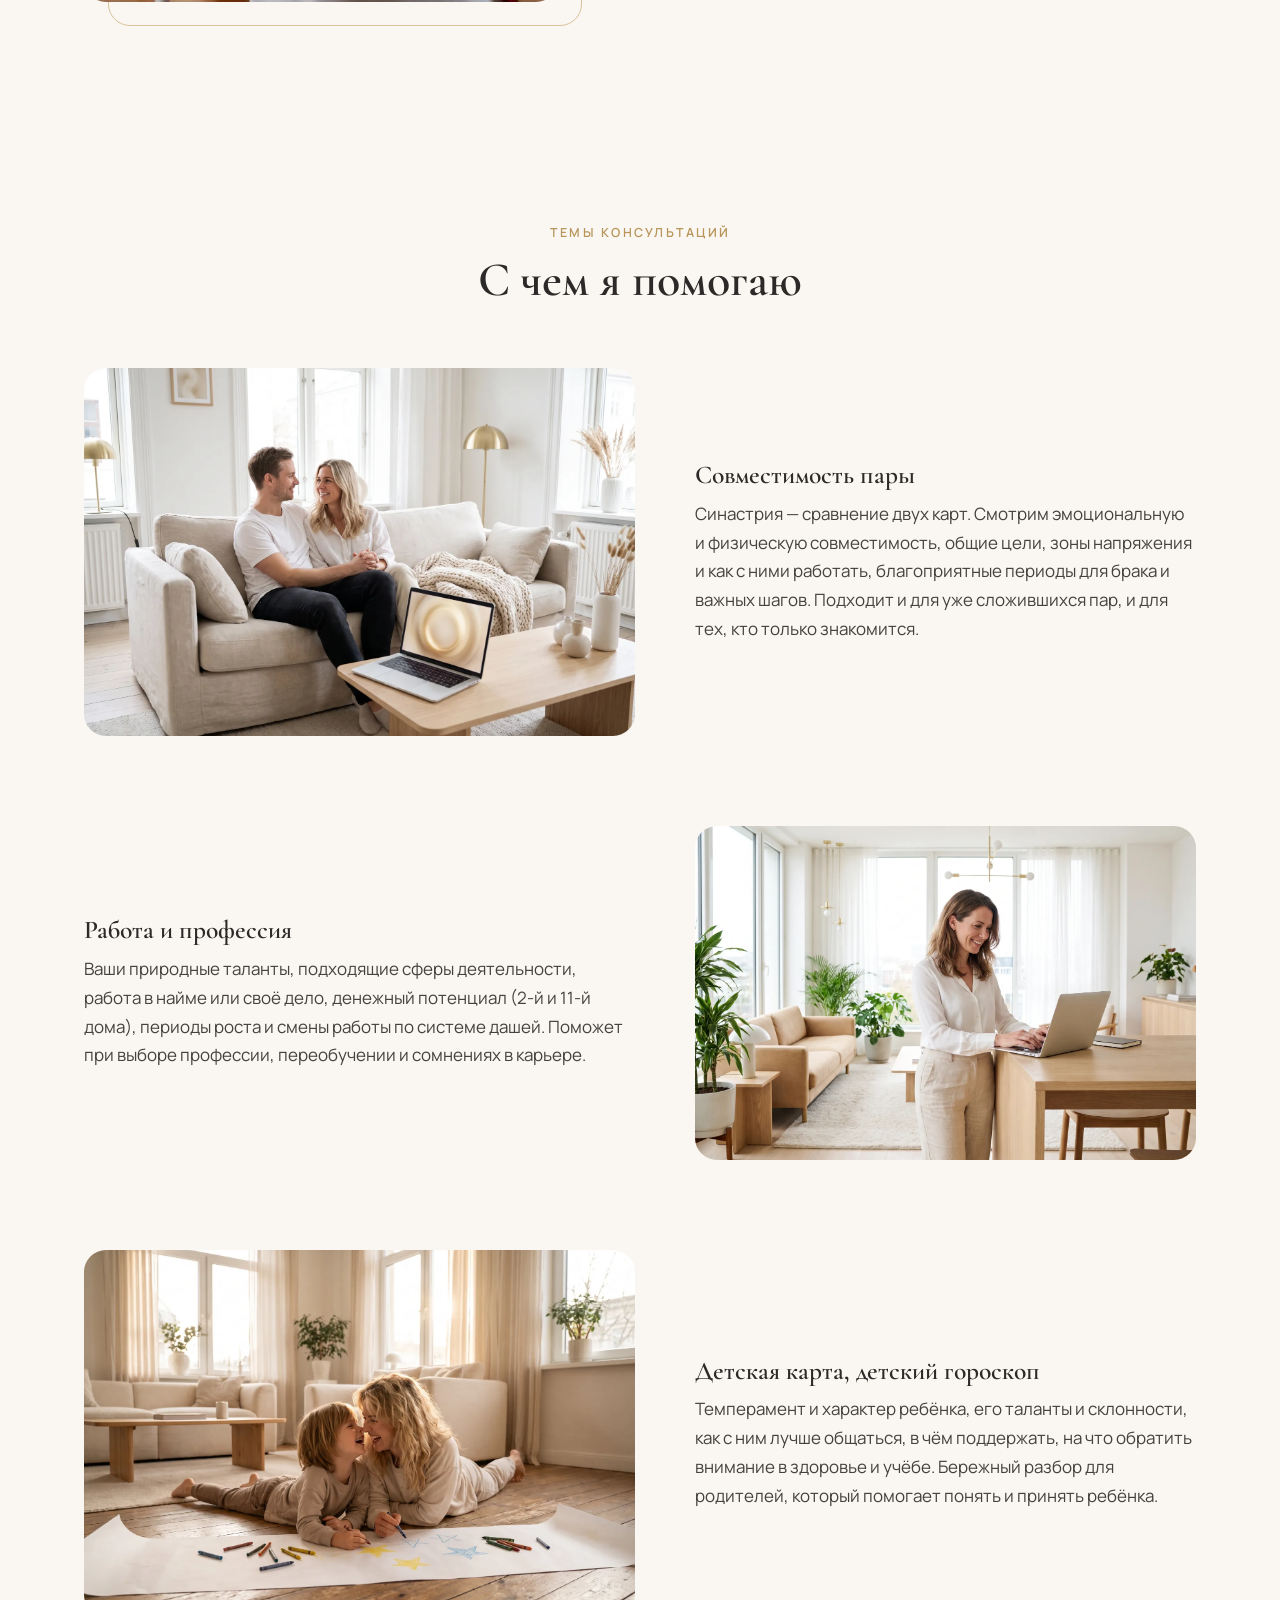
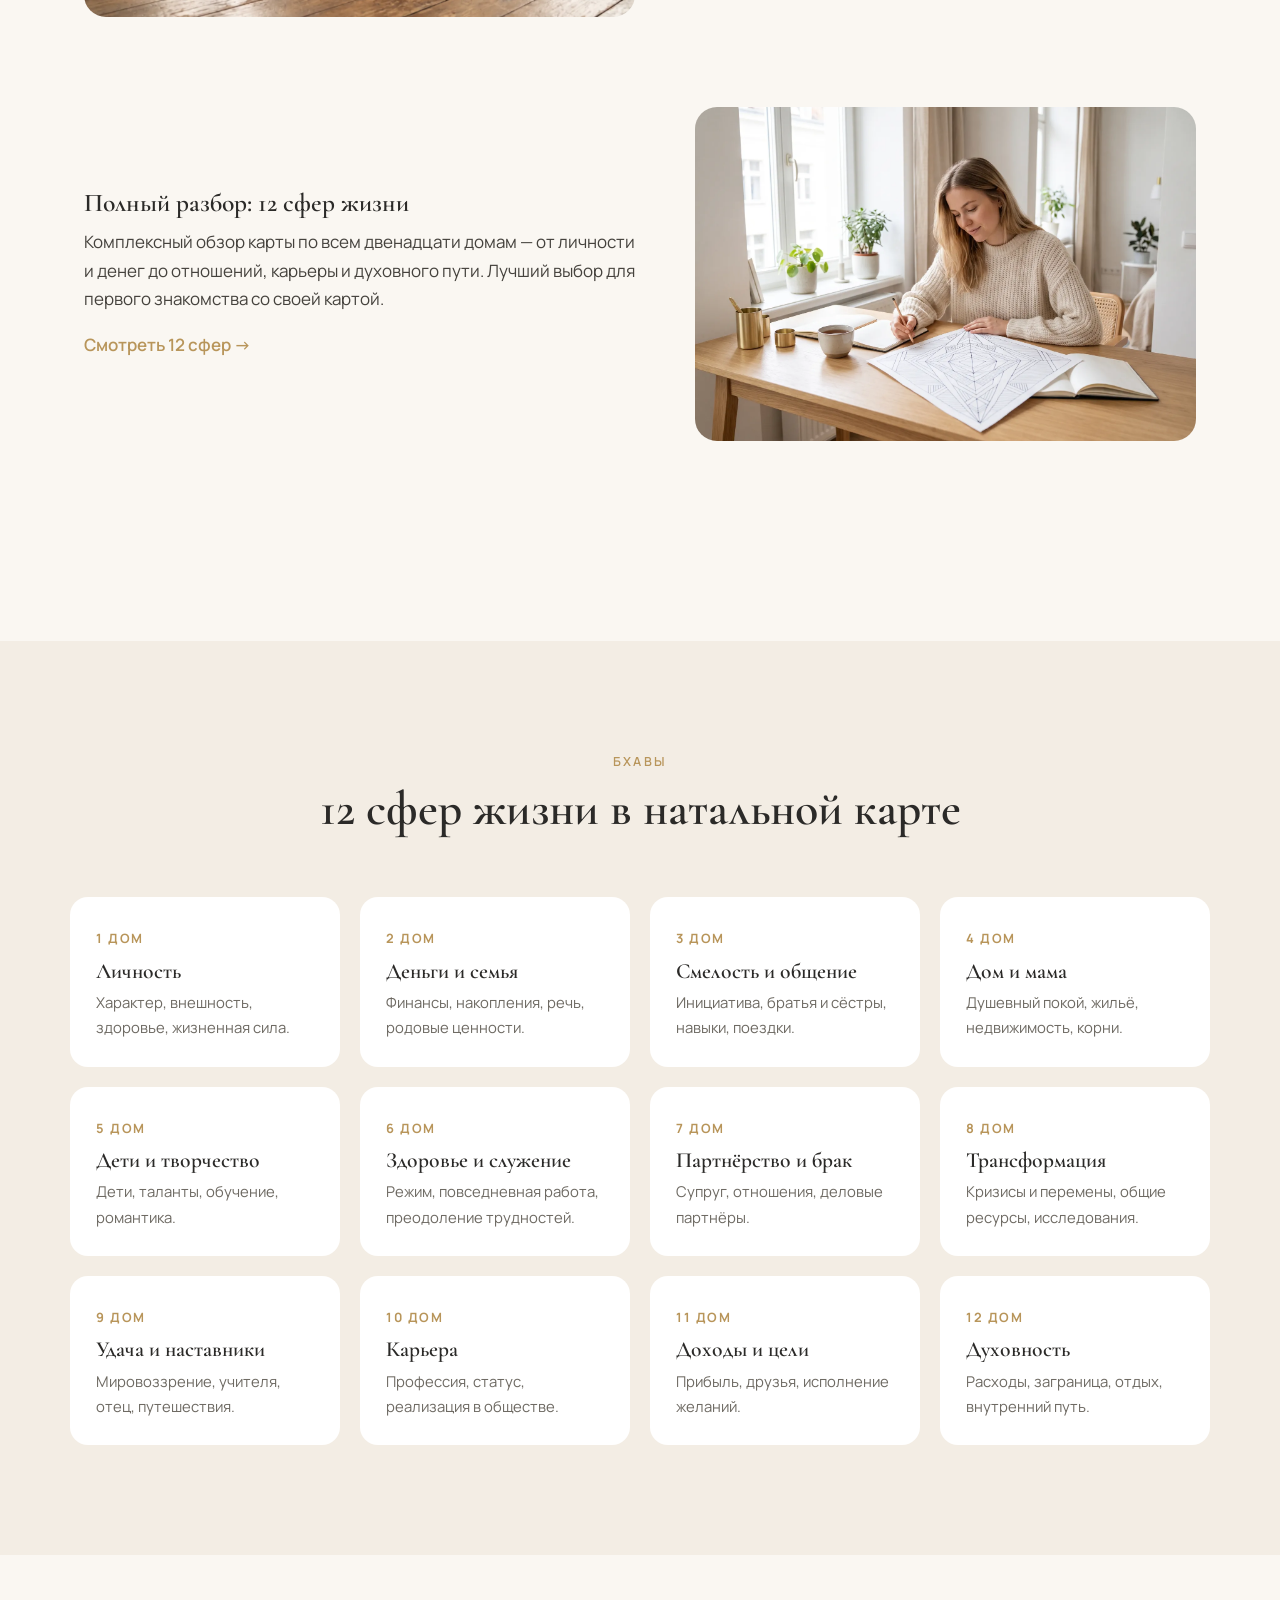
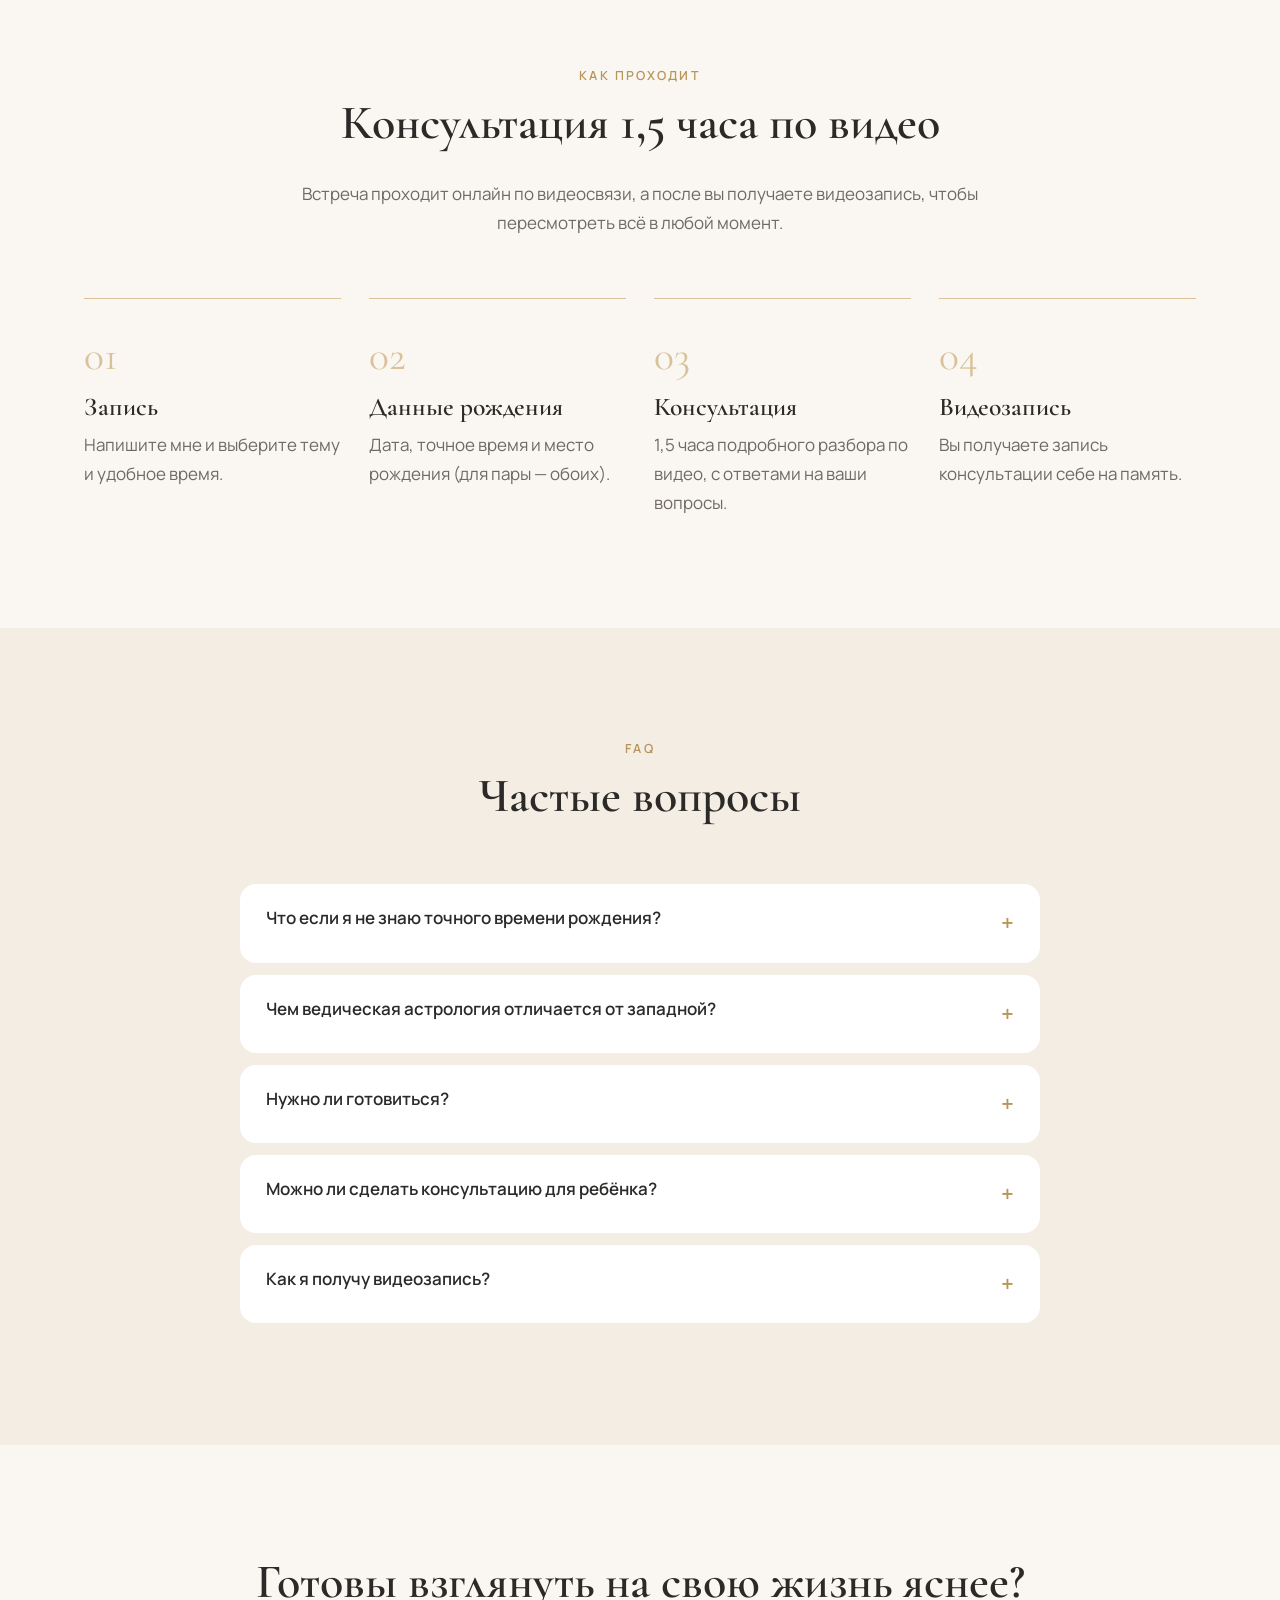
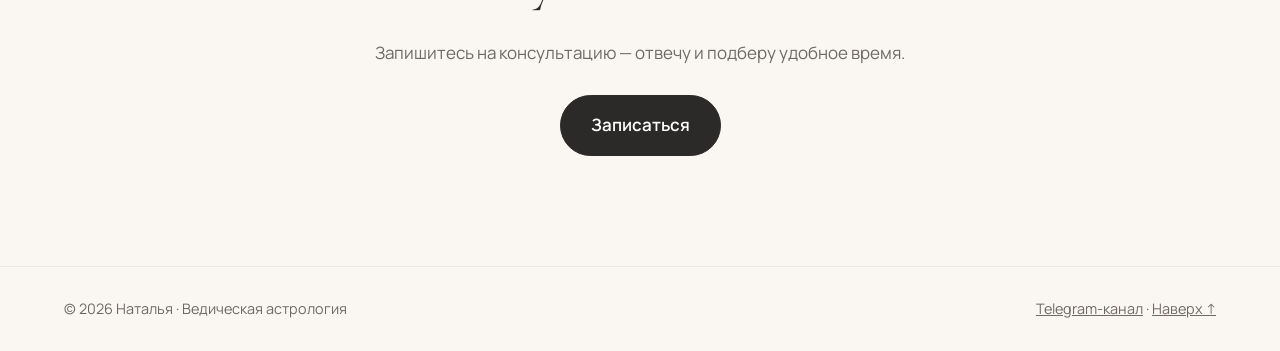
==== commit 5dc36531: "Set site URL" ====
--- a/index.html
+++ b/index.html
@@ -5,7 +5,7 @@
 <meta name="viewport" content="width=device-width,initial-scale=1">
 <title>Наталья — ведический астролог (Джйотиш) | Консультации онлайн</title>
 <meta name="description" content="Консультации по ведической астрологии онлайн: совместимость, работа и профессия, детский гороскоп, 12 сфер жизни. 1,5 часа по видео, запись консультации в подарок. Опыт 5 лет.">
-<link rel="canonical" href="https://example.github.io/natalia-astro/">
+<link rel="canonical" href="https://andreyastrolog-gif.github.io/natalia-astro/">
 <meta property="og:type" content="website">
 <meta property="og:locale" content="ru_RU">
 <meta property="og:title" content="Наталья — ведический астролог">
--- a/css/style.css
+++ b/css/style.css
@@ -2,7 +2,7 @@
 *{box-sizing:border-box;margin:0;padding:0}
 html{scroll-behavior:smooth;scroll-padding-top:80px}
 body{font:400 17px/1.7 Manrope,system-ui,sans-serif;color:var(--ink);background:var(--bg);-webkit-font-smoothing:antialiased}
-img{max-width:100%;display:block}
+img{max-width:100%;height:auto;display:block}
 a{color:inherit}
 h1,h2,h3{font-family:"Cormorant Garamond",serif;font-weight:600;line-height:1.15}
 h1{font-size:clamp(2.4rem,5.5vw,4.4rem)}h1 em{color:var(--gold);font-style:italic}
@@ -50,3 +50,9 @@
 @media (max-width:760px){.burger{display:block}.nav{position:fixed;top:60px;left:0;right:0;flex-direction:column;background:var(--bg);padding:24px;gap:18px;transform:translateY(-130%);transition:.4s;box-shadow:0 20px 30px #0000000d}
 .open .nav{transform:none}.hero{align-items:flex-end;min-height:92vh}.hero::before{background:linear-gradient(0deg,var(--bg) 40%,#faf7f2aa 65%,#faf7f200 90%)}.hero-bg img{object-position:72% 20%}
 .sec{padding:80px 6vw}.grid12,.steps{grid-template-columns:1fr}.about-photo::after{inset:14px -10px -14px 14px}}
+.hero{isolation:isolate}.hero-bg{z-index:-2}
+.hero::before{background:linear-gradient(90deg,var(--bg) 0%,var(--bg) 30%,#faf7f2e6 42%,#faf7f200 62%)}
+.hdr{background:rgba(250,247,242,.6);backdrop-filter:blur(10px)}
+@media (max-width:760px){.hero{flex-direction:column;align-items:stretch;padding:0;min-height:auto}
+.hero-bg{position:relative;inset:auto;height:62vh;overflow:hidden}.hero-bg img{height:115%;object-position:72% 15%}
+.hero::before{display:none}.hero-in{padding:36px 6vw 50px;background:var(--bg);margin-top:-60px;border-radius:28px 28px 0 0;position:relative}}
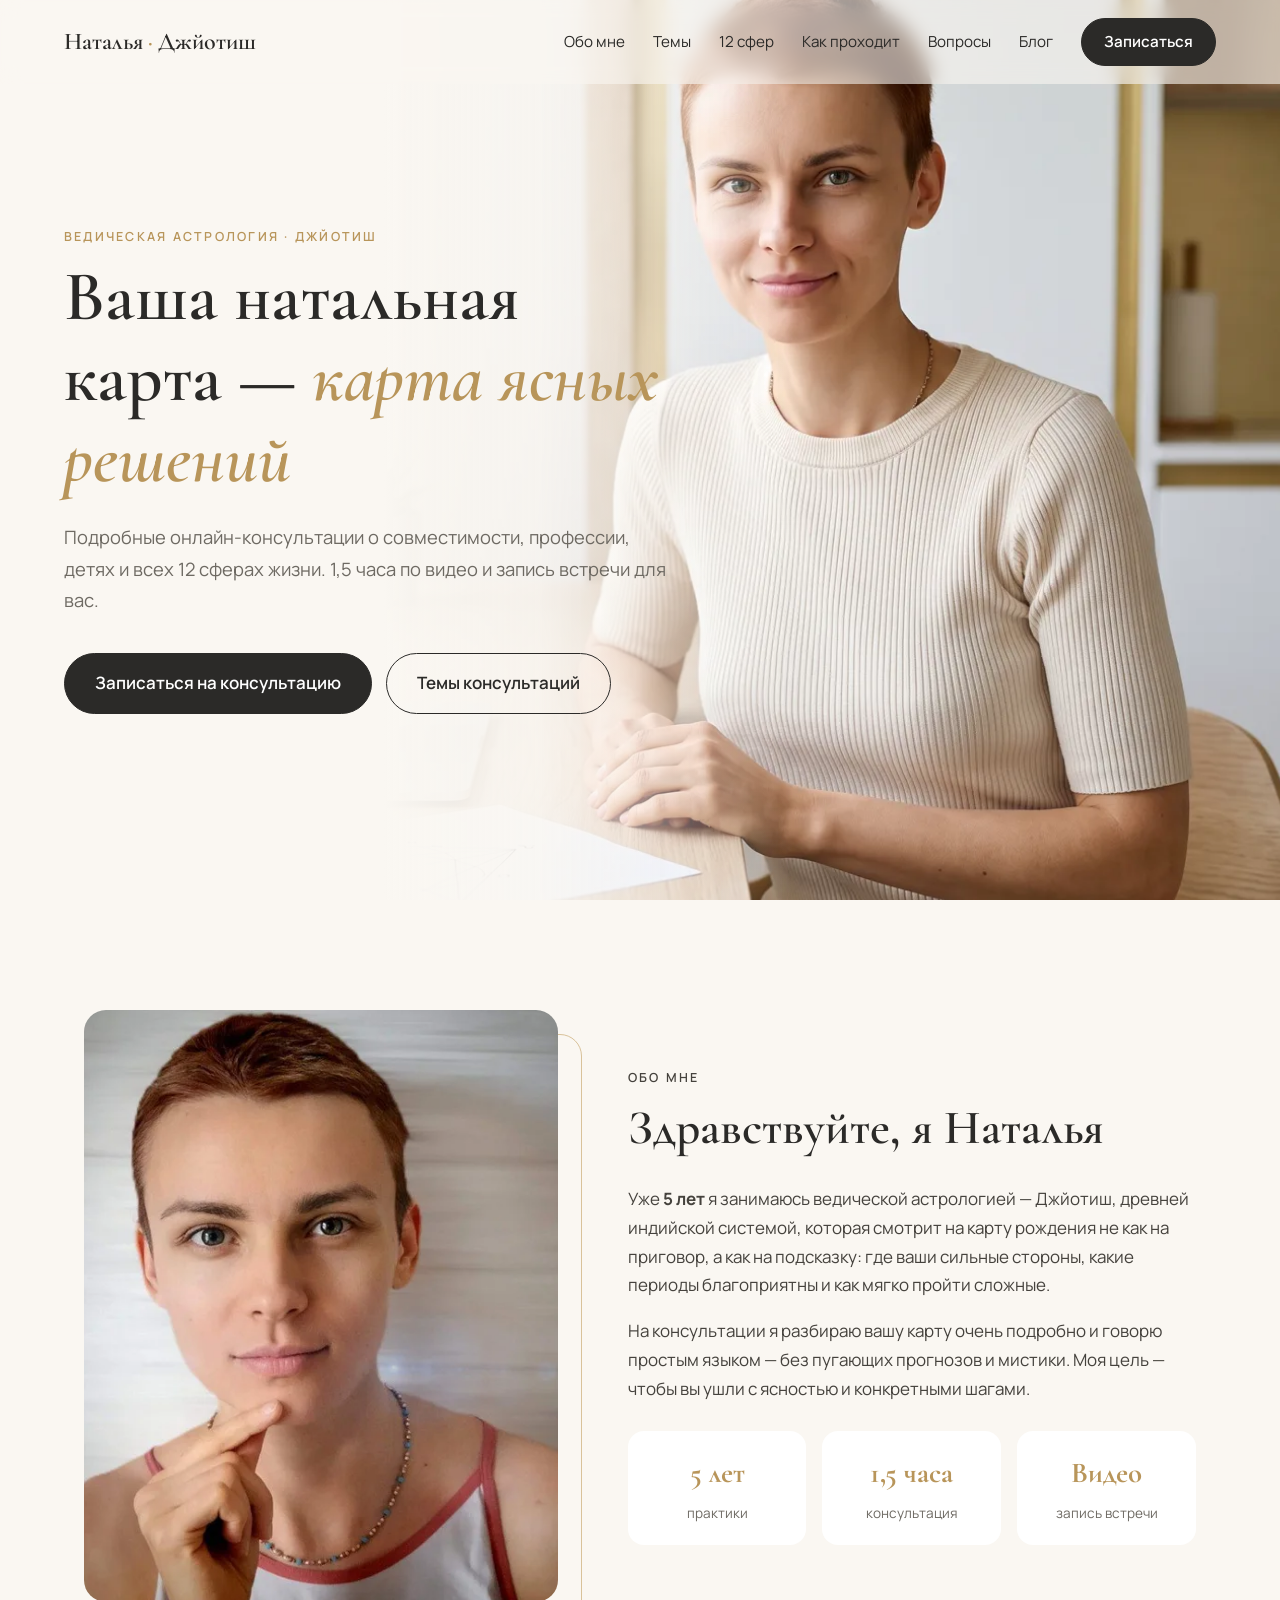
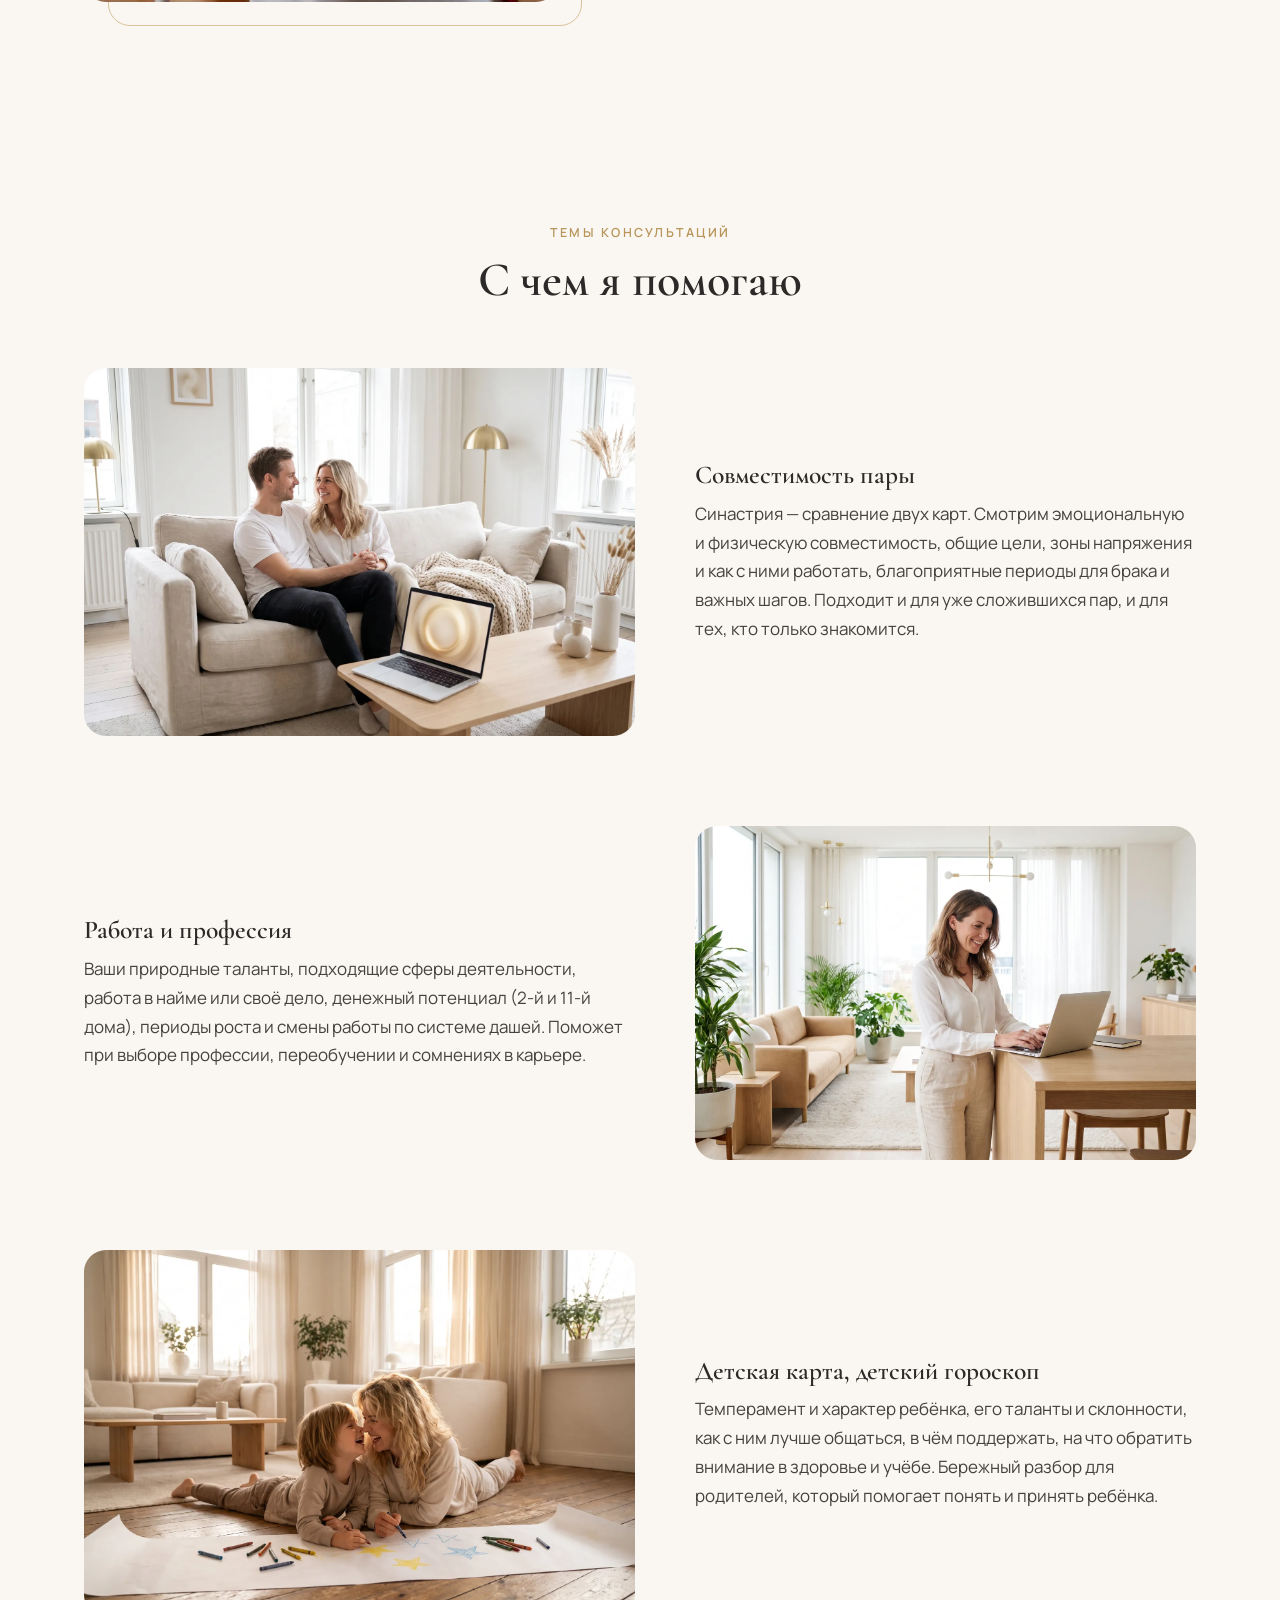
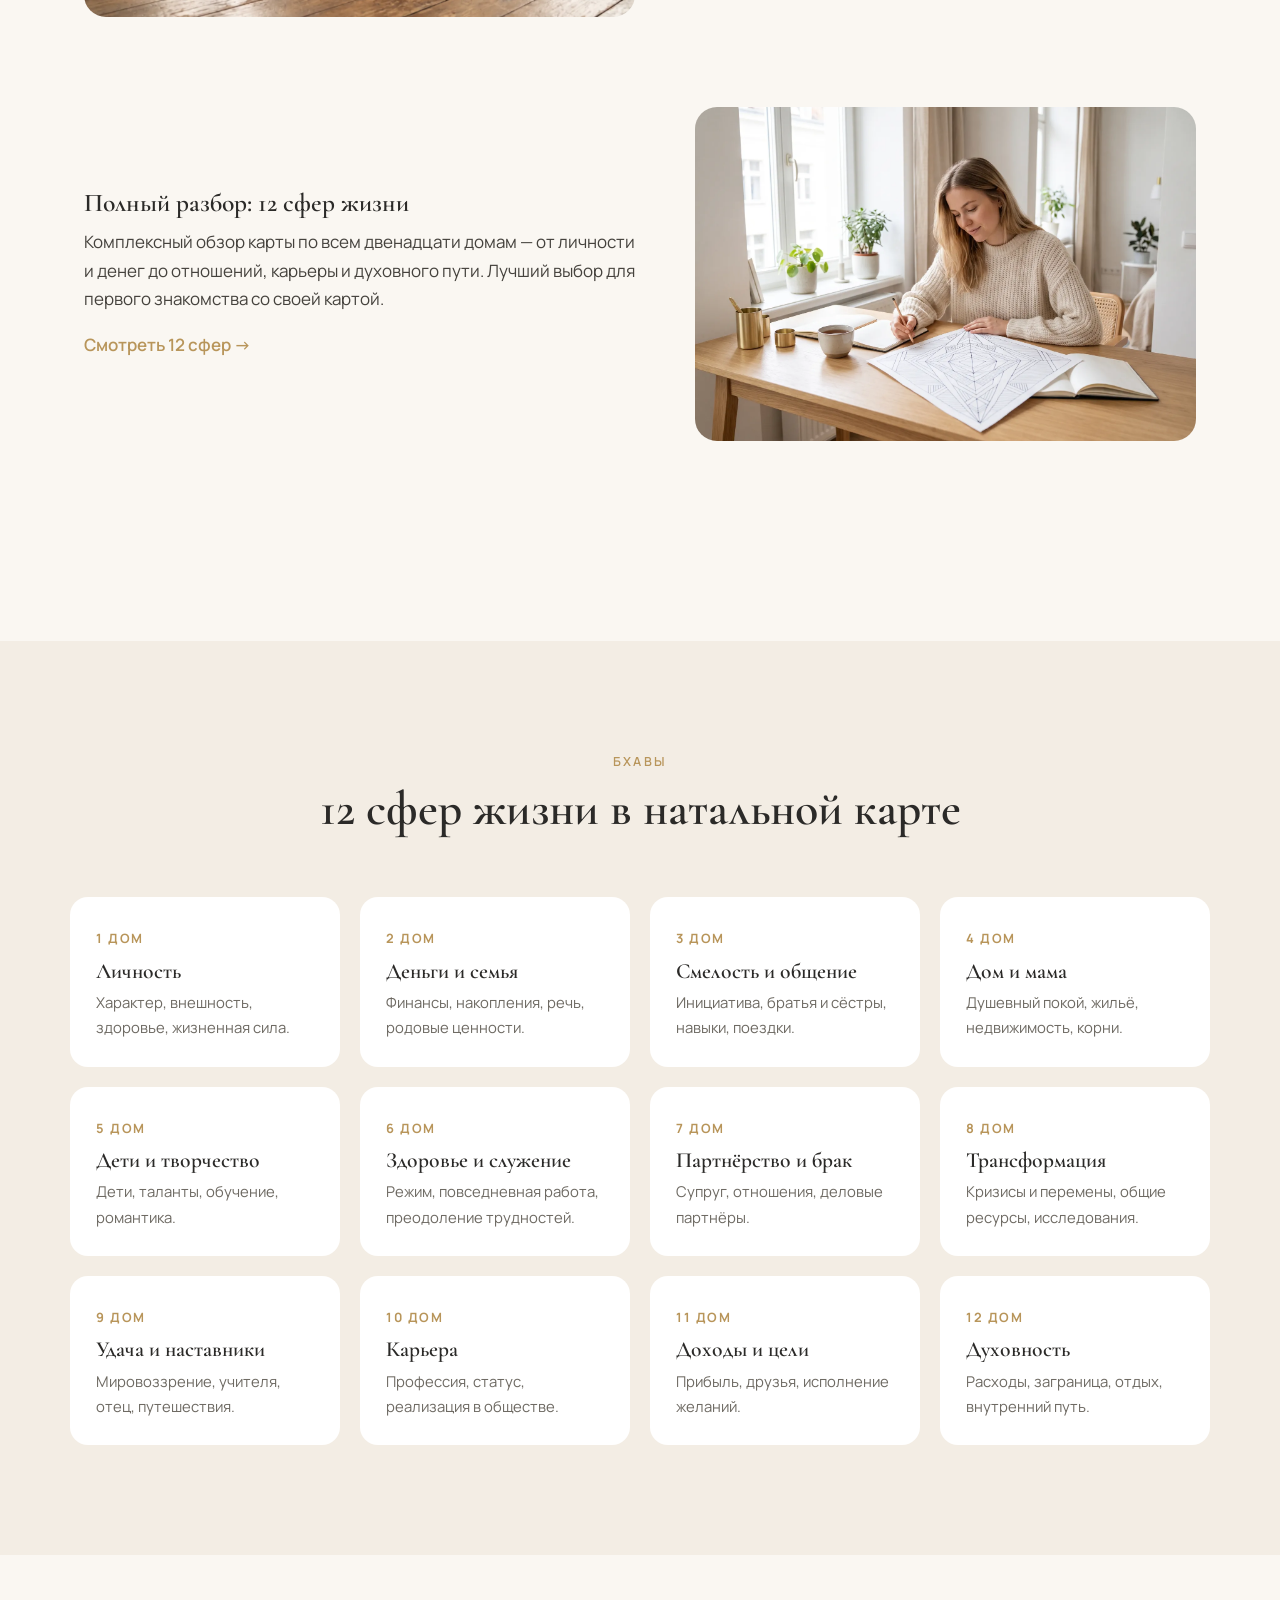
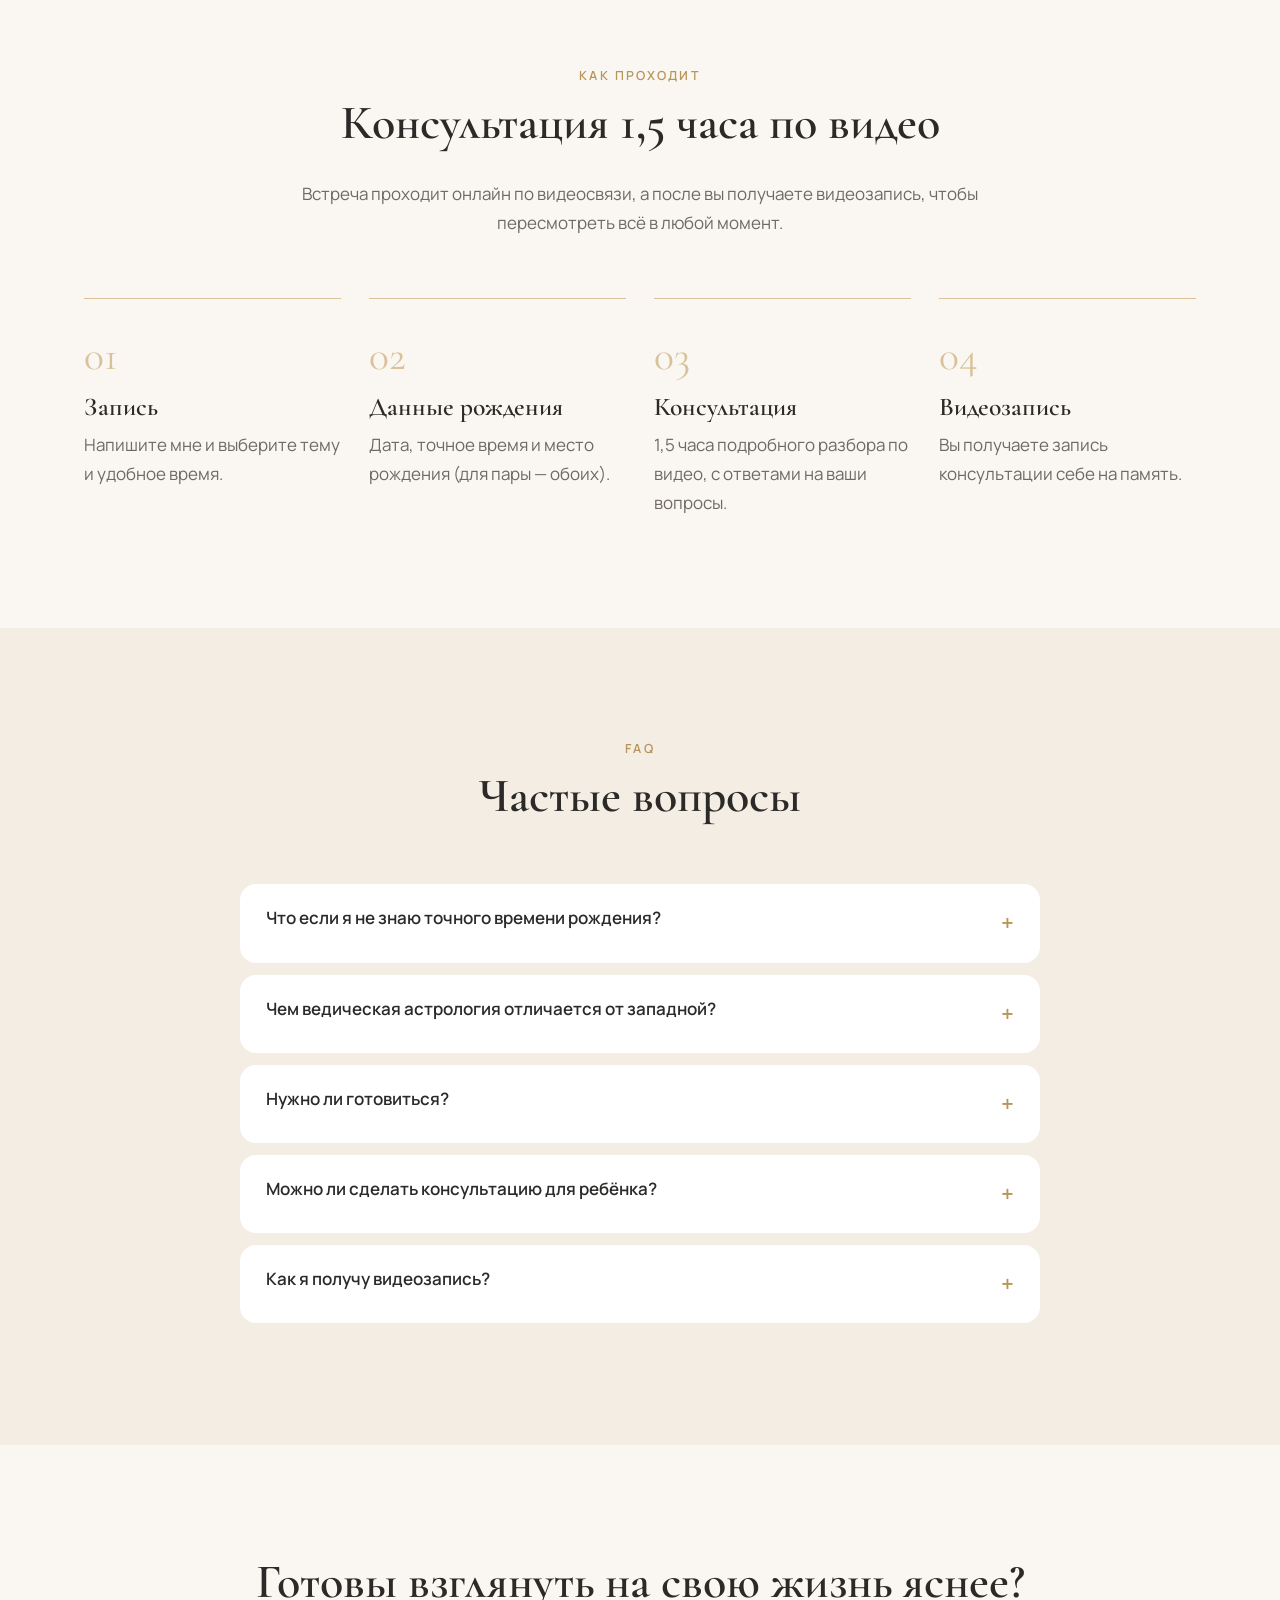
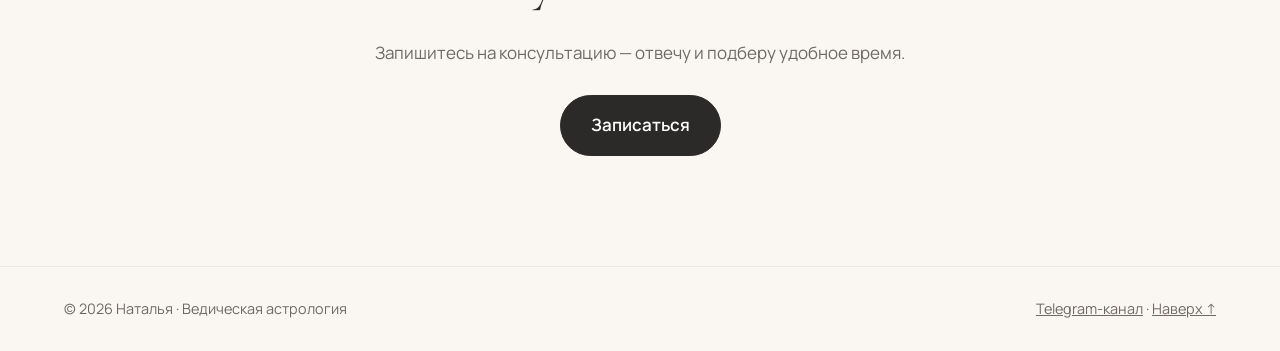
==== commit d984d0ce: "blog: Луна завтра, 11 октября 2026" ====
--- a/index.html
+++ b/index.html
@@ -16,6 +16,11 @@
 <link rel="preconnect" href="https://fonts.googleapis.com"><link rel="preconnect" href="https://fonts.gstatic.com" crossorigin>
 <link href="https://fonts.googleapis.com/css2?family=Cormorant+Garamond:wght@500;600&family=Manrope:wght@400;500;600&display=swap" rel="stylesheet">
 <link rel="preload" as="image" href="img/natalia-hero.webp">
+<link rel="icon" href="favicon.svg" type="image/svg+xml">
+<link rel="icon" href="favicon-32.png" sizes="32x32" type="image/png">
+<link rel="apple-touch-icon" href="apple-touch-icon.png">
+<link rel="manifest" href="site.webmanifest">
+<meta name="theme-color" content="#faf7f2">
 <link rel="stylesheet" href="css/style.css">
 <script type="application/ld+json">
 {"@context":"https://schema.org","@graph":[
@@ -32,7 +37,7 @@
  <a class="logo" href="#top">Наталья<span>·</span>Джйотиш</a>
  <button class="burger" aria-label="Меню" aria-expanded="false"><span></span><span></span></button>
  <nav class="nav" aria-label="Основное меню">
-  <a href="#about">Обо мне</a><a href="#topics">Темы</a><a href="#spheres">12 сфер</a><a href="#how">Как проходит</a><a href="#faq">Вопросы</a>
+  <a href="#about">Обо мне</a><a href="#topics">Темы</a><a href="#spheres">12 сфер</a><a href="#how">Как проходит</a><a href="#faq">Вопросы</a><a href="blog/">Блог</a>
   <a class="btn btn-sm js-book" href="#">Записаться</a>
  </nav>
 </header>
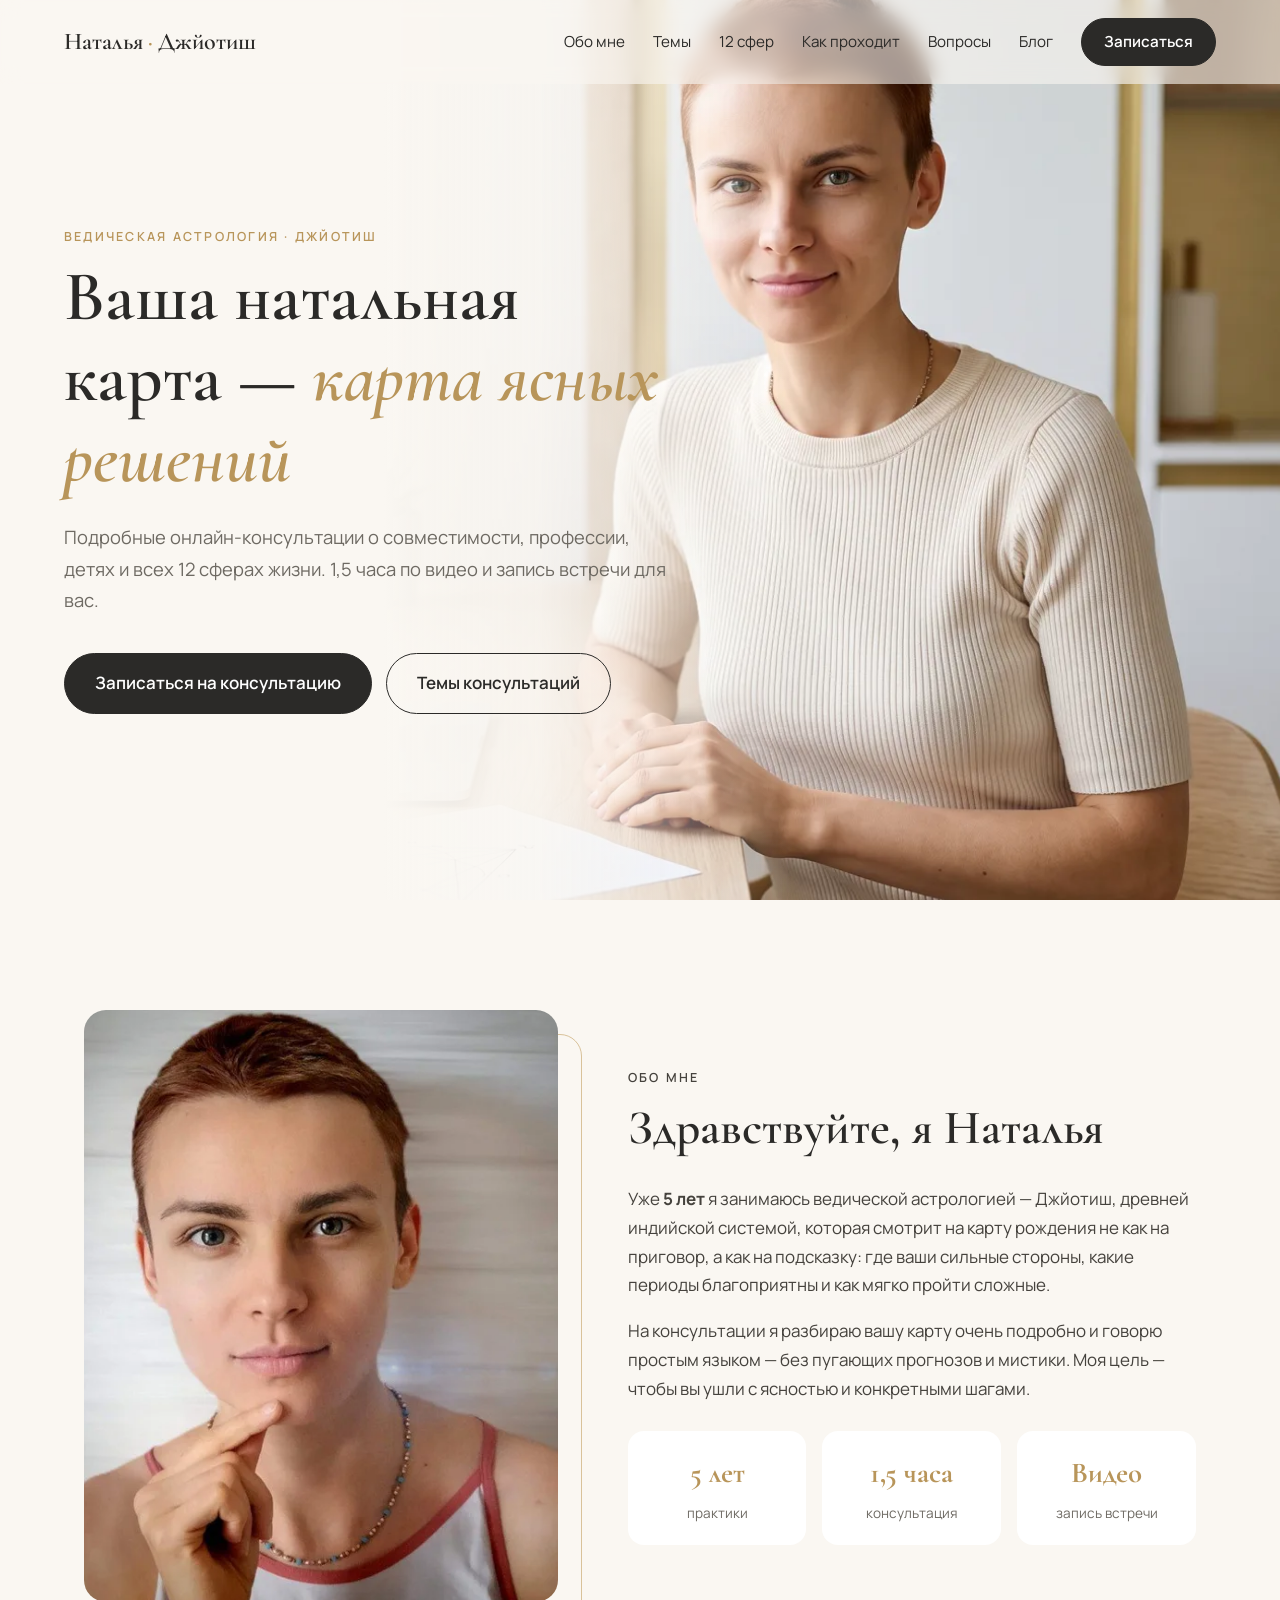
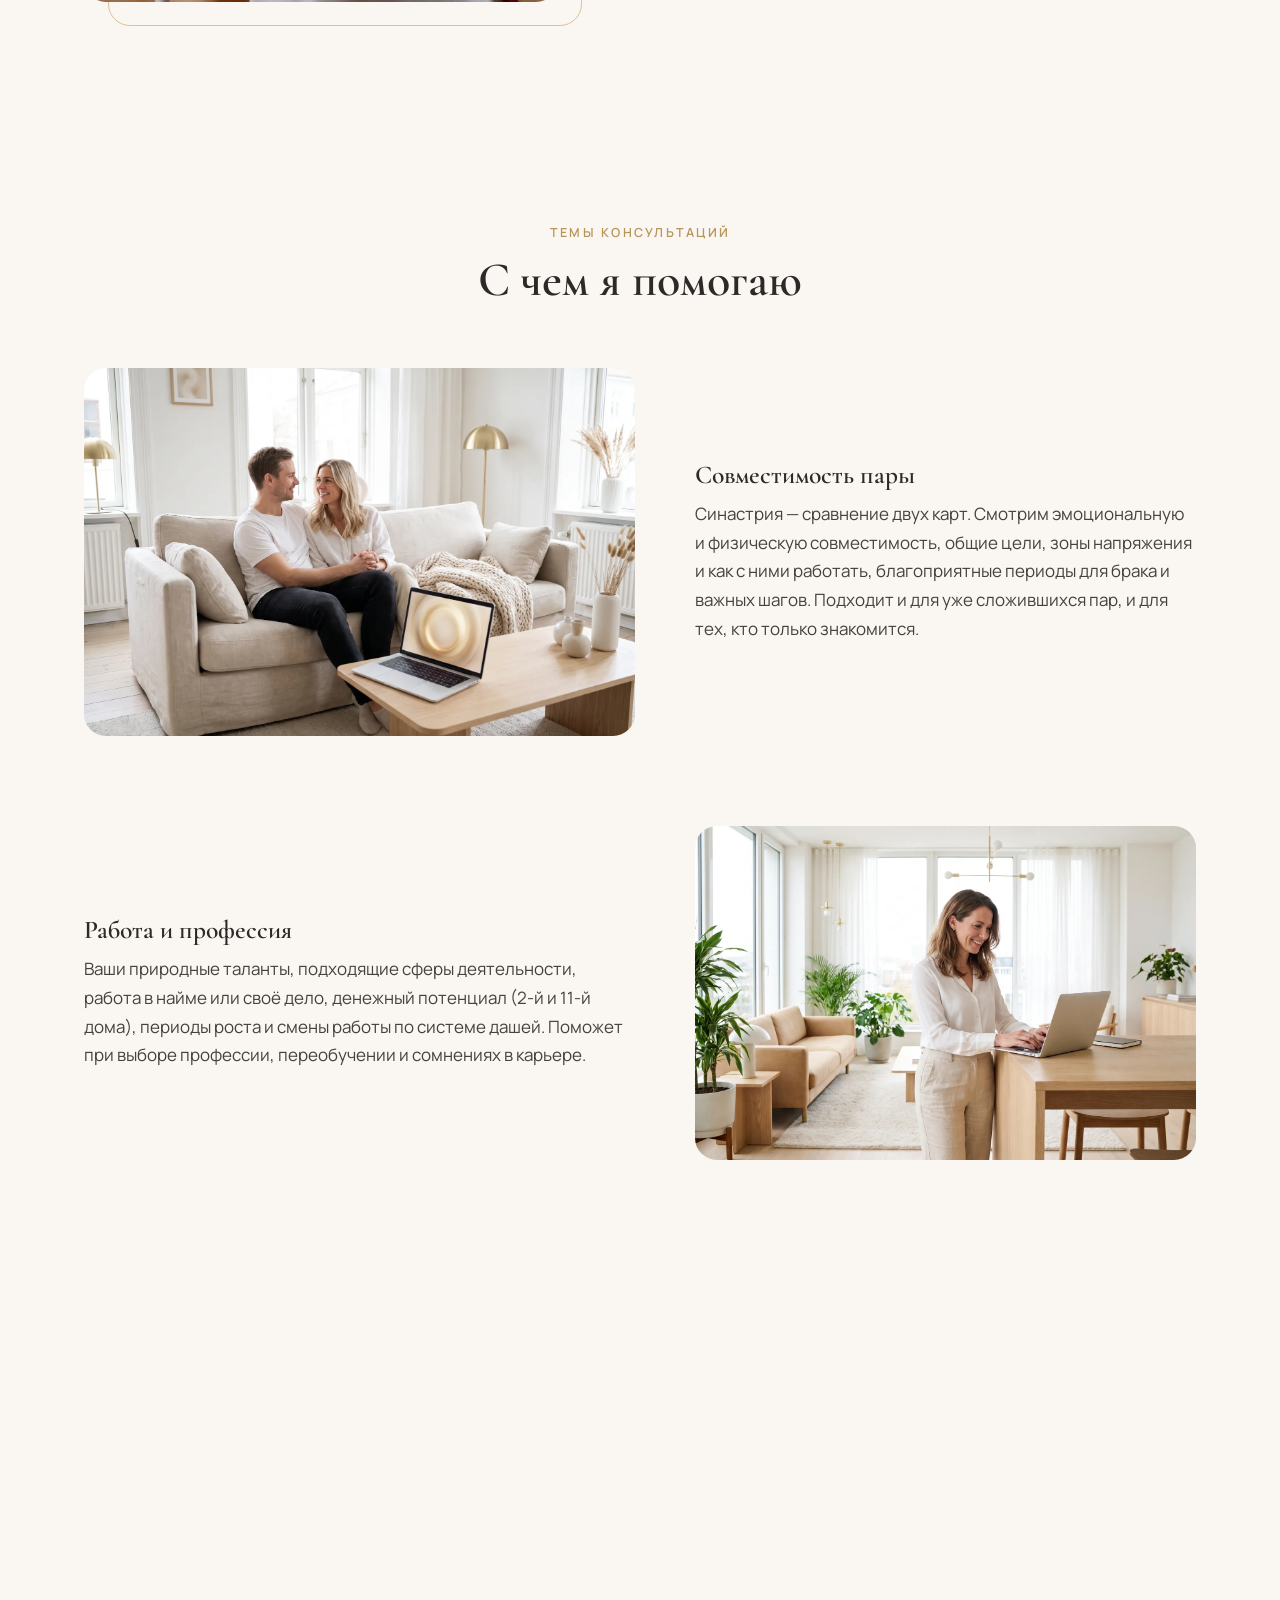
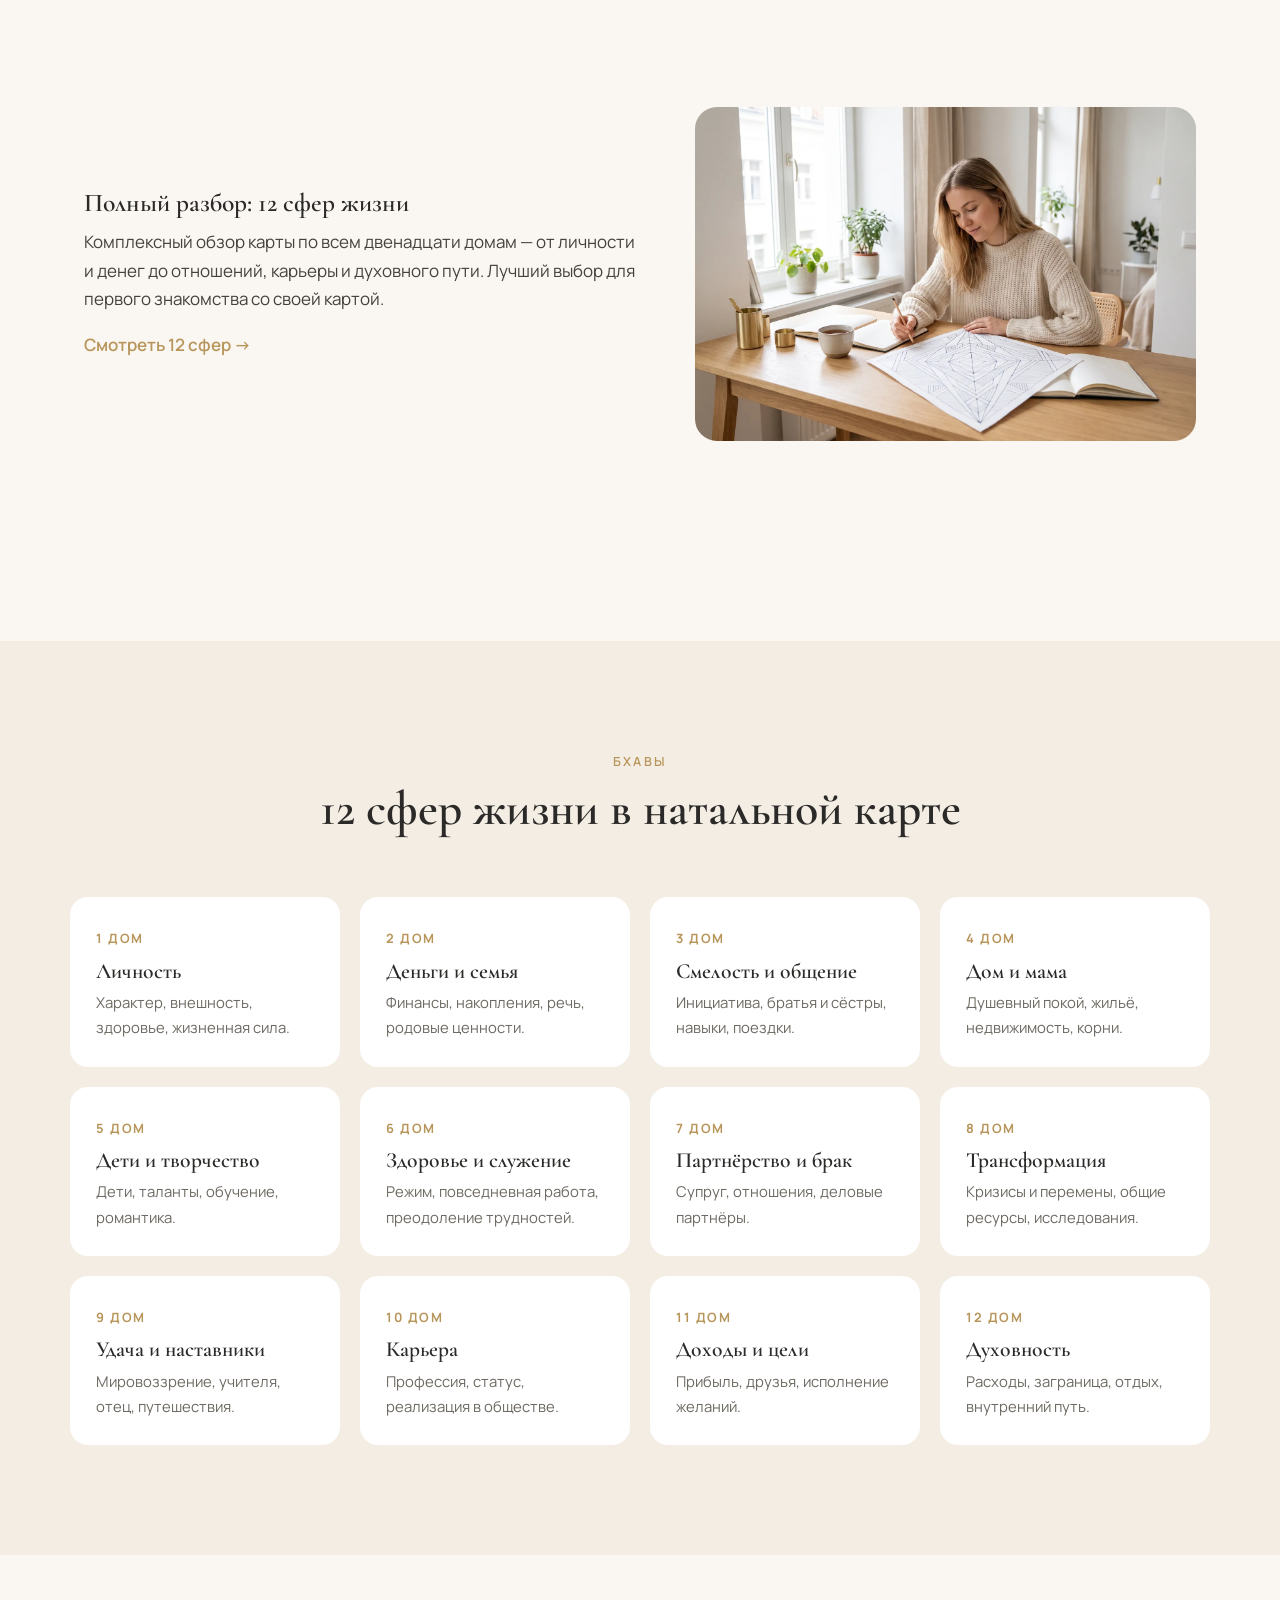
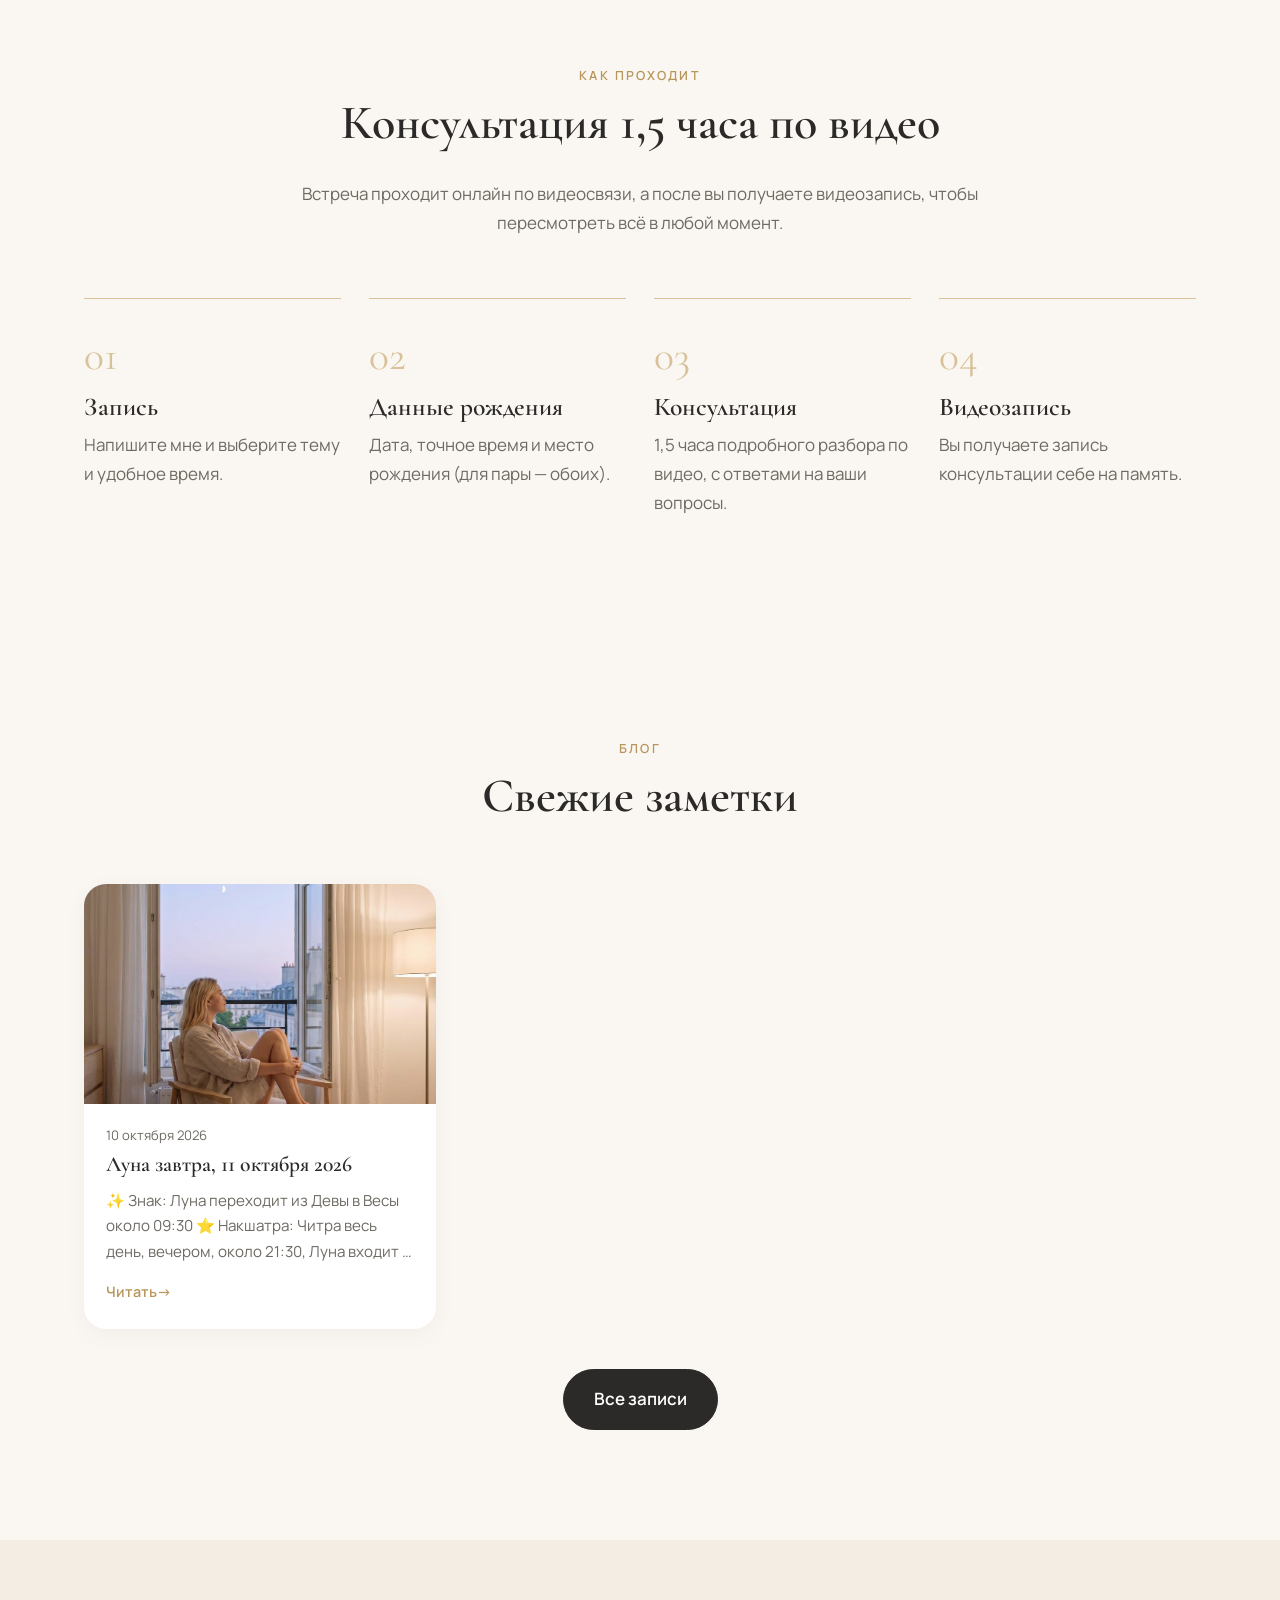
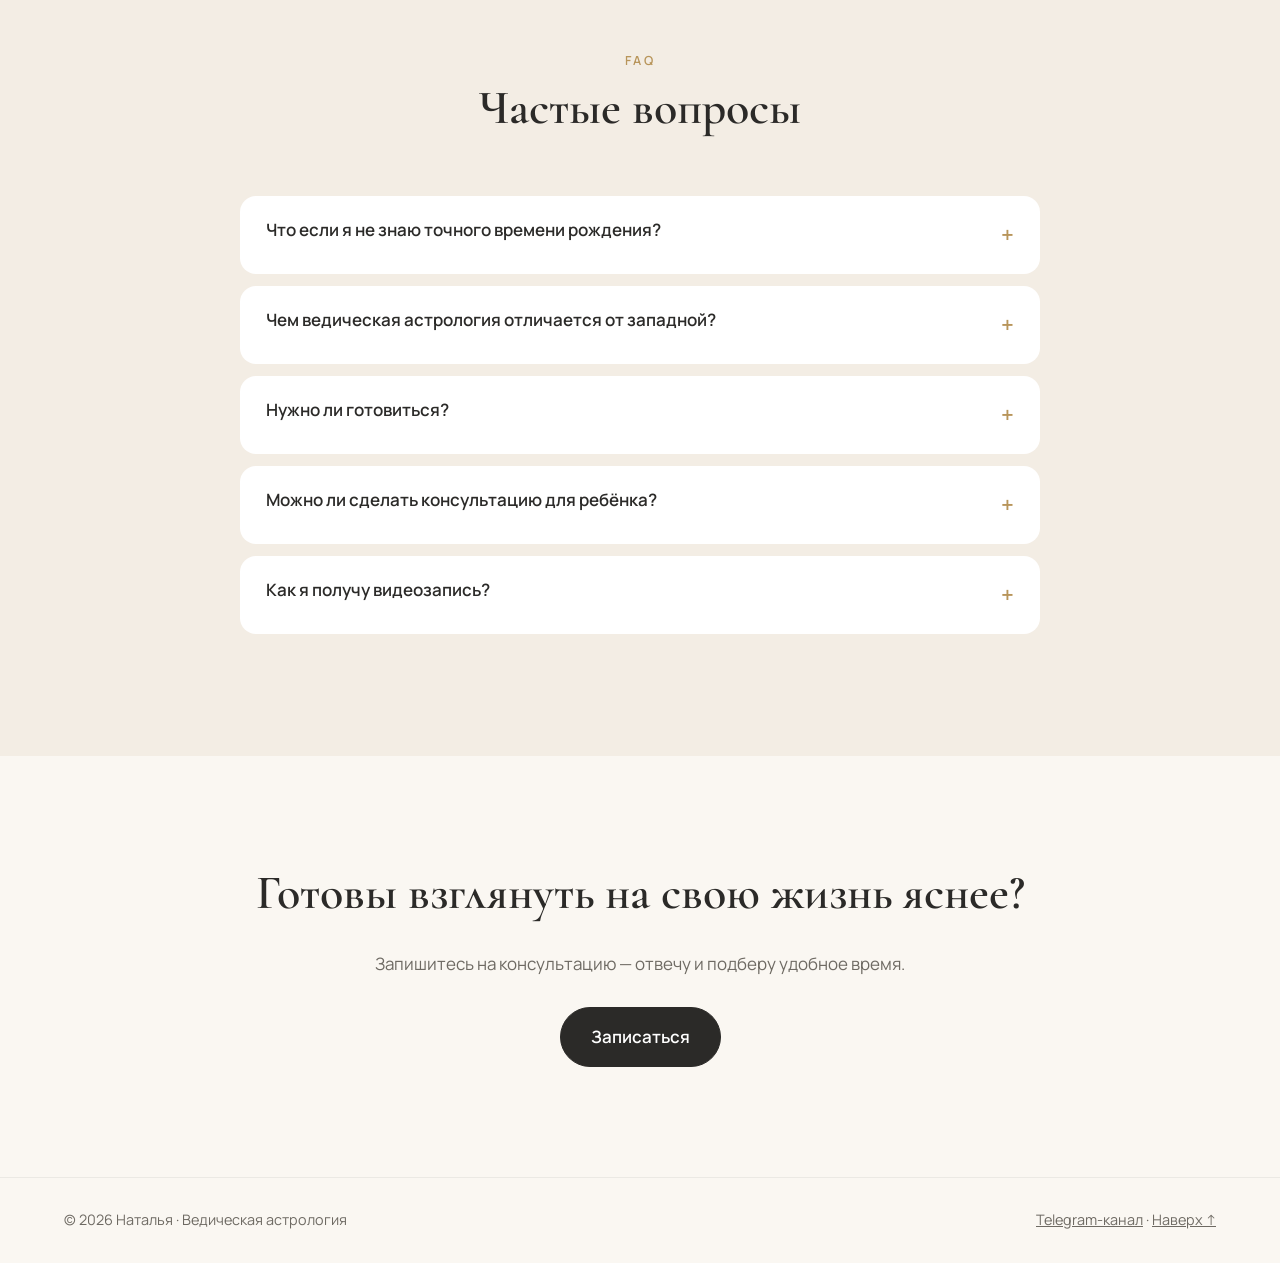
==== commit 6c9b44e6: "blog: WordPress-style card grid, pagination, homepage blog section" ====
--- a/index.html
+++ b/index.html
@@ -111,6 +111,14 @@
  </ol>
 </section>
 
+<!--BLOG-->
+<section id="blog" class="sec">
+ <div class="head reveal"><p class="eyebrow">Блог</p><h2>Свежие заметки</h2></div>
+ <div class="bgrid reveal"><a class="bcard" href="blog/luna-11-oktyabrya-2026/"><div class="bimg"><img src="blog/img/luna-11-oktyabrya-2026.png" alt="Луна завтра, 11 октября 2026" loading="lazy"></div><div class="bbody"><p class="bm">10 октября 2026</p><h3>Луна завтра, 11 октября 2026</h3><p class="bex">✨ Знак: Луна переходит из Девы в Весы около 09:30 ⭐ Накшатра: Читра весь день, вечером, около 21:30, Луна входит в Свати 🌒 Титхи: Шукла Пратипада, первый лунный день растущей Луны (новолуние было 10 о</p><span class="bmore">Читать</span></div></a></div>
+ <p class="bmore-all"><a class="btn" href="blog/">Все записи</a></p>
+</section>
+<!--/BLOG-->
+
 <section id="faq" class="sec alt">
  <div class="head reveal"><p class="eyebrow">FAQ</p><h2>Частые вопросы</h2></div>
  <div class="faq reveal">
--- a/css/style.css
+++ b/css/style.css
@@ -56,3 +56,17 @@
 @media (max-width:760px){.hero{flex-direction:column;align-items:stretch;padding:0;min-height:auto}
 .hero-bg{position:relative;inset:auto;height:62vh;overflow:hidden}.hero-bg img{height:115%;object-position:72% 15%}
 .hero::before{display:none}.hero-in{padding:36px 6vw 50px;background:var(--bg);margin-top:-60px;border-radius:28px 28px 0 0;position:relative}}
+/* blog cards grid */
+.bgrid{display:grid;grid-template-columns:repeat(3,1fr);gap:28px}
+@media(max-width:960px){.bgrid{grid-template-columns:repeat(2,1fr)}}
+@media(max-width:600px){.bgrid{grid-template-columns:1fr}}
+.bcard{display:flex;flex-direction:column;background:#fff;border-radius:var(--r);overflow:hidden;text-decoration:none;color:inherit;box-shadow:0 6px 24px #0000000a;transition:transform .35s,box-shadow .35s}
+.bcard:hover{transform:translateY(-6px);box-shadow:0 18px 40px #b8955a2e}
+.bcard .bimg{aspect-ratio:16/10;overflow:hidden}.bcard .bimg img{width:100%;height:100%;object-fit:cover;transition:transform .6s}
+.bcard:hover .bimg img{transform:scale(1.06)}
+.bcard .bbody{padding:20px 22px 24px;display:flex;flex-direction:column;flex:1}
+.bcard .bm{color:var(--mute);font-size:.82rem;margin:0 0 .4em}.bcard h3{font-size:1.35rem;margin:0 0 .5em}
+.bcard .bex{color:var(--mute);font-size:.95rem;display:-webkit-box;-webkit-line-clamp:3;-webkit-box-orient:vertical;overflow:hidden;margin:0 0 1em}
+.bcard .bmore{margin-top:auto;color:var(--gold);font-weight:600;font-size:.9rem}.bcard .bmore::after{content:" →";display:inline-block;transition:transform .3s}.bcard:hover .bmore::after{transform:translateX(5px)}
+.pager{display:flex;gap:10px;justify-content:center;margin-top:50px;flex-wrap:wrap}.pager a,.pager span{padding:8px 15px;border-radius:999px;border:1px solid var(--gold2);text-decoration:none}.pager span.cur{background:var(--gold);color:#fff;border-color:var(--gold)}
+.bmore-all{text-align:center;margin-top:40px}
